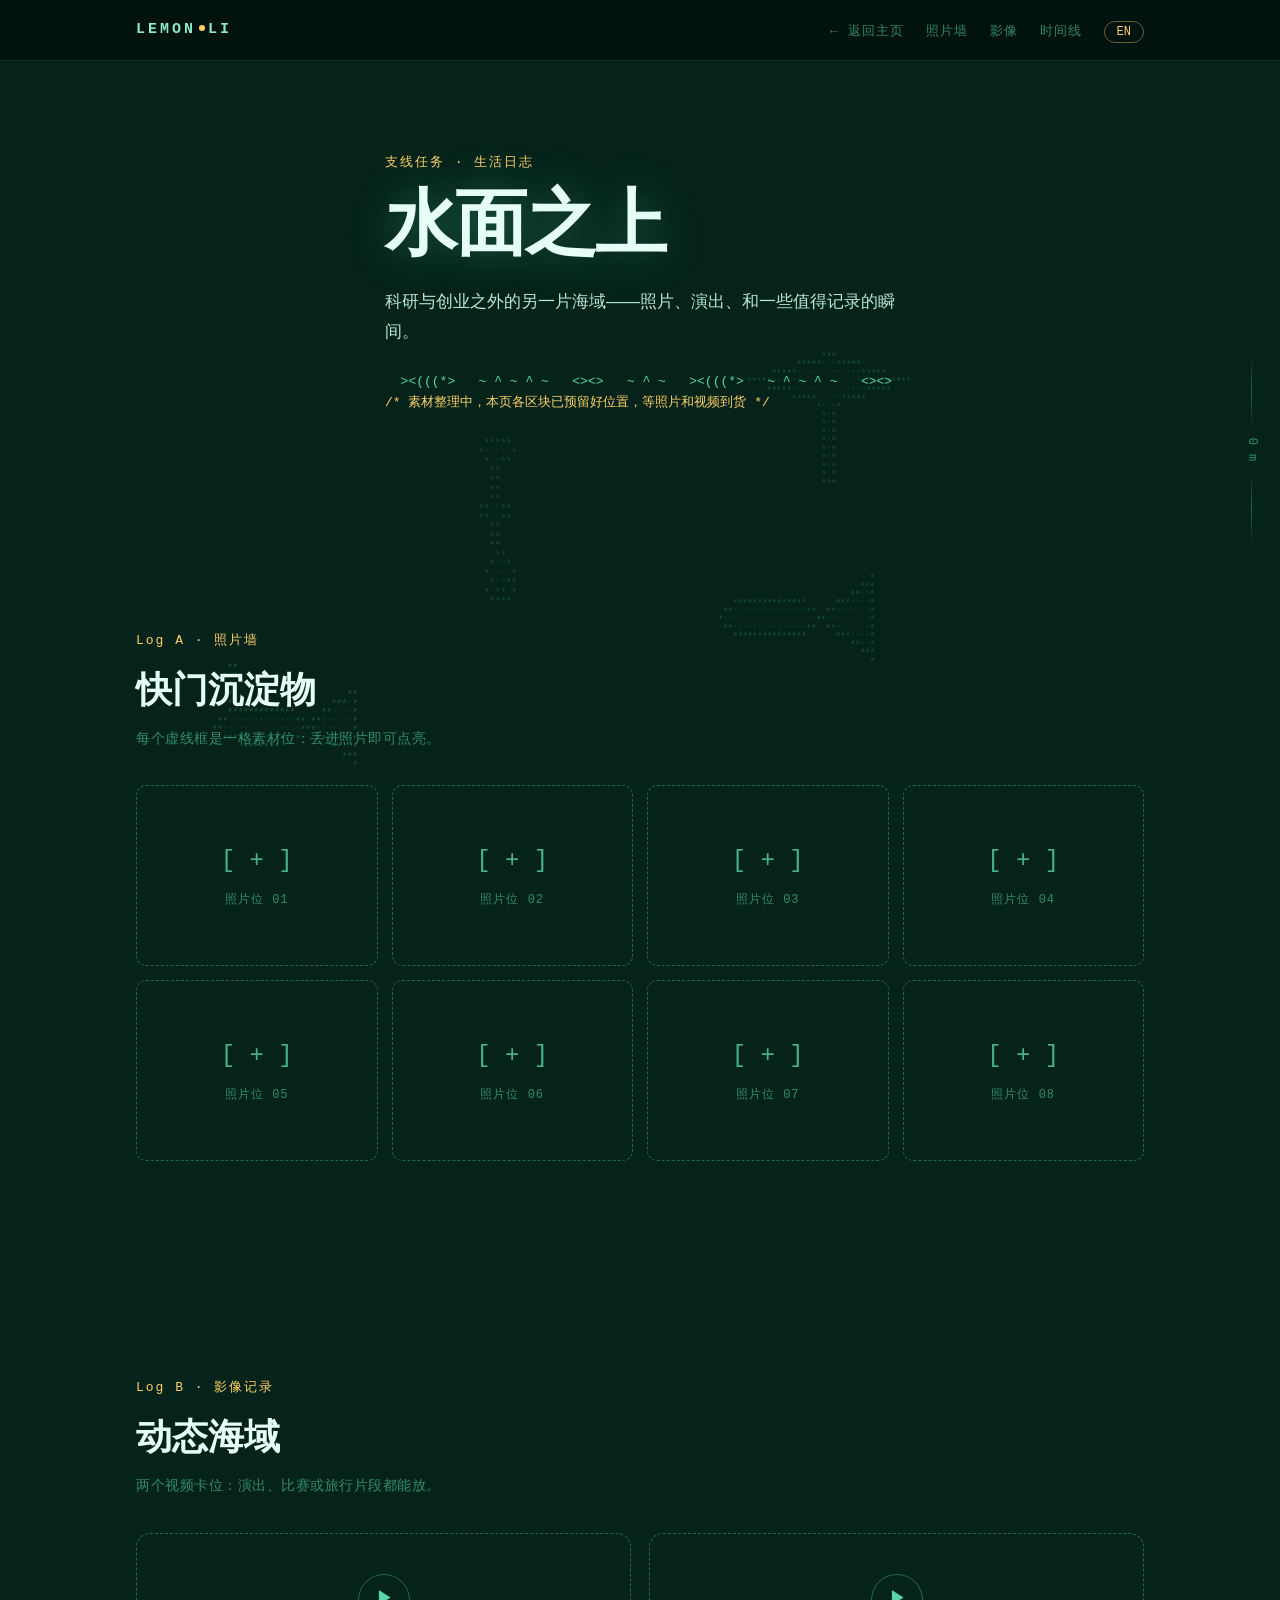
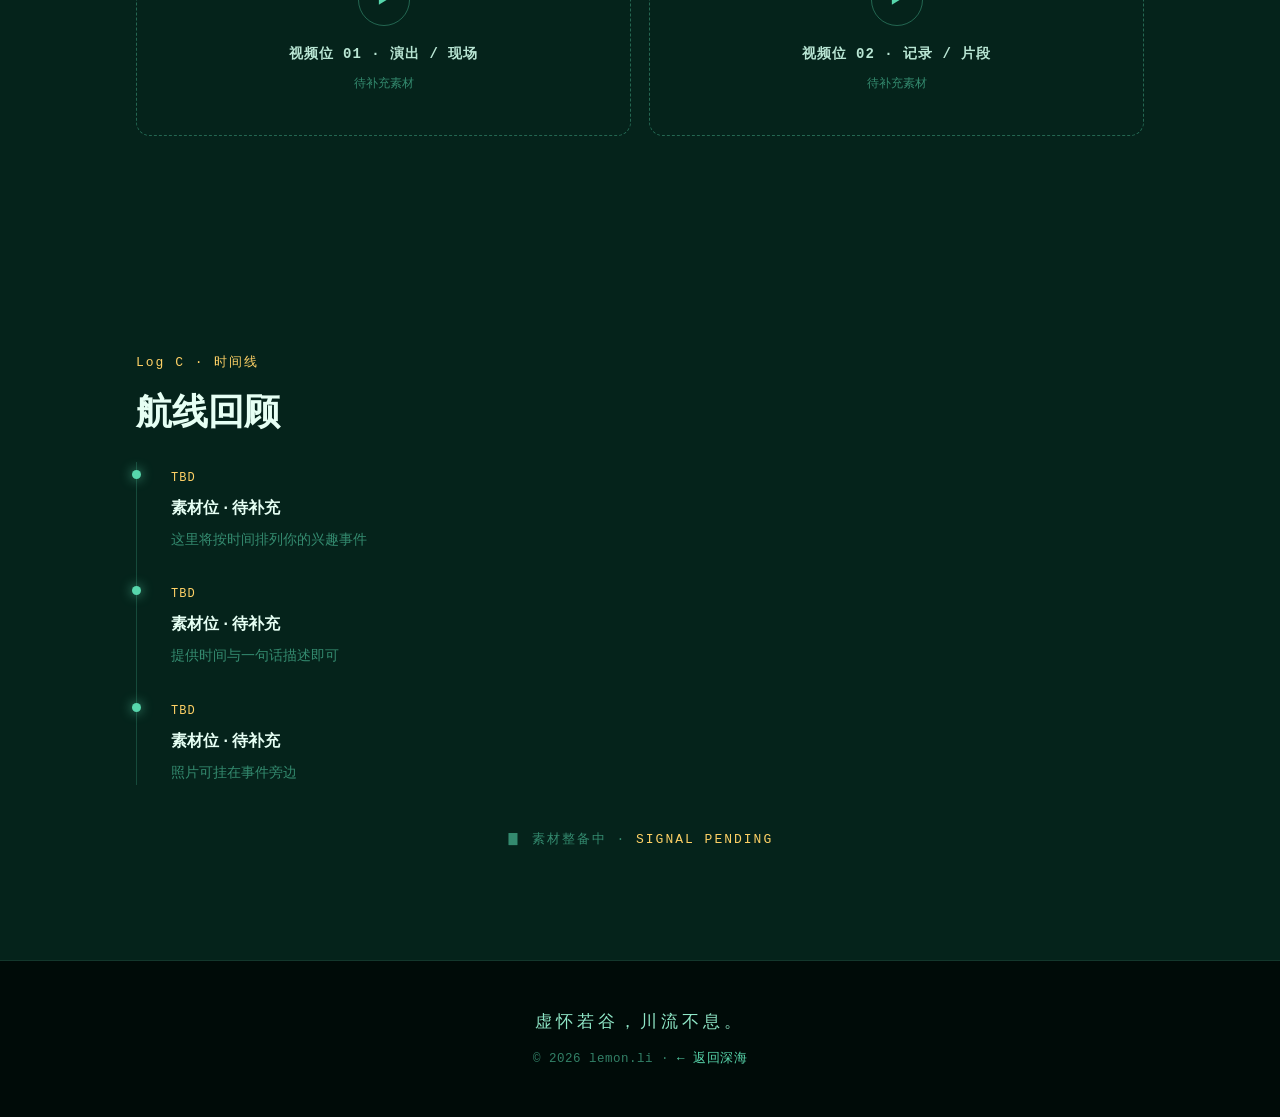
==== life.html @ 5d75e39f "redesign: SIGNAL DEEP ascii-ocean theme with photo portrait and life page" ====
<!DOCTYPE html>
<html lang="zh-CN">
<head>
<meta charset="UTF-8">
<meta name="viewport" content="width=device-width, initial-scale=1.0">
<title>lemon.li · 生活 LOG · SIGNAL DEEP</title>
<meta name="description" content="lemon.li 的兴趣与生活：照片墙、演出记录与时间线 · 素材整理中">
<link rel="icon" href="assets/favicon.svg" type="image/svg+xml">
<link rel="stylesheet" href="css/style.css">
<style>
/* ---- life.html 专属 ---- */
.log-banner { font-family: var(--mono); color: var(--teal); font-size: 13px; line-height: 1.6; white-space: pre; overflow-x: auto; padding: 26px 0 6px; }
.log-banner span { color: var(--amber); }

.photo-wall { display: grid; grid-template-columns: repeat(4, 1fr); gap: 14px; margin-top: 26px; }
.photo-slot {
  aspect-ratio: 4 / 3; border: 1.5px dashed var(--line-strong); border-radius: 10px;
  display: flex; flex-direction: column; align-items: center; justify-content: center; gap: 8px;
  color: var(--muted); transition: border-color .25s, background .25s; cursor: default;
}
.photo-slot:hover { border-color: var(--teal); background: rgba(87, 214, 172, .07); }
.photo-slot .ps-icon { font-size: 24px; font-family: var(--mono); color: var(--teal); opacity: .8; }
.photo-slot .ps-label { font-family: var(--mono); font-size: 12px; letter-spacing: 1px; }
.photo-slot img { width: 100%; height: 100%; object-fit: cover; border-radius: 10px; }

.video-row { display: grid; grid-template-columns: 1fr 1fr; gap: 18px; margin-top: 26px; }
.video-slot {
  border: 1.5px dashed var(--line-strong); border-radius: var(--radius);
  padding: 40px 30px; text-align: center; color: var(--muted);
  transition: border-color .25s, background .25s;
}
.video-slot:hover { border-color: var(--amber); background: rgba(255, 209, 102, .05); }
.video-slot .vs-play {
  width: 52px; height: 52px; border-radius: 50%; margin: 0 auto 16px;
  border: 1px solid var(--line-strong); color: var(--teal);
  display: flex; align-items: center; justify-content: center; font-size: 18px;
  font-family: var(--mono); padding-left: 3px;
}
.video-slot h4 { font-family: var(--mono); font-size: 14px; color: var(--ink); letter-spacing: 1px; }
.video-slot p { font-family: var(--mono); font-size: 12px; margin-top: 8px; }

.life-timeline { margin-top: 26px; border-left: 1px solid var(--line); padding-left: 34px; display: grid; gap: 26px; }
.lt-item { position: relative; }
.lt-item::before {
  content: ""; position: absolute; left: -39px; top: 8px;
  width: 9px; height: 9px; border-radius: 50%;
  background: var(--teal); box-shadow: 0 0 12px rgba(87, 214, 172, .8);
}
.lt-item .lt-year { font-family: var(--mono); font-size: 12px; color: var(--amber); letter-spacing: 1px; }
.lt-item h4 { font-size: 16px; color: var(--foam); margin: 4px 0 6px; }
.lt-item p { font-size: 14px; color: var(--muted); font-family: var(--mono); }

.coming-note {
  margin-top: 44px; text-align: center; font-family: var(--mono); font-size: 13px;
  color: var(--muted); letter-spacing: 2px;
}
.coming-note b { color: var(--amber); font-weight: 500; }

@media (max-width: 900px) {
  .photo-wall { grid-template-columns: repeat(2, 1fr); }
  .video-row { grid-template-columns: 1fr; }
}
</style>
</head>
<body class="sea">

<div class="sea-bg" aria-hidden="true"></div>
<div class="depth-meter" id="depthMeter" aria-hidden="true"><span class="dm-line"></span><span class="dm-val" id="depthVal">0 m</span><span class="dm-line"></span></div>

<nav class="nav" id="nav">
  <div class="nav-inner">
    <a href="index.html" class="nav-logo">LEMON<span class="nav-dot"></span>LI</a>
    <button class="nav-burger" id="navBurger" aria-label="菜单"><span></span><span></span><span></span></button>
    <ul class="nav-links" id="navLinks">
      <li><a href="index.html"><span class="zh">← 返回主页</span><span class="en">← Back</span></a></li>
      <li><a href="#photos"><span class="zh">照片墙</span><span class="en">photos</span></a></li>
      <li><a href="#videos"><span class="zh">影像</span><span class="en">videos</span></a></li>
      <li><a href="#timeline"><span class="zh">时间线</span><span class="en">timeline</span></a></li>
      <li><button class="lang-toggle" id="langToggle" aria-label="Switch language">EN</button></li>
    </ul>
  </div>
</nav>

<header class="hero" id="hero" style="min-height: 58vh;">
  <div class="container">
    <p class="hero-label reveal"><span class="zh">支线任务 · 生活日志</span><span class="en">Side Quest · Life Log</span></p>
    <h1 class="hero-name reveal" style="font-size: clamp(40px, 6vw, 72px);"><span class="zh">水面之上</span><span class="en">Above the Surface</span></h1>
    <p class="hero-tagline reveal"><span class="zh">科研与创业之外的另一片海域——照片、演出、和一些值得记录的瞬间。</span><span class="en">Another sea beyond research and startups — photos, performances, and moments worth logging.</span></p>
    <pre class="log-banner reveal" aria-hidden="true">  &gt;&lt;(((*&gt;   ~ ^ ~ ^ ~   &lt;&gt;&lt;&gt;   ~ ^ ~   &gt;&lt;(((*&gt;   ~ ^ ~ ^ ~   &lt;&gt;&lt;&gt;
<span class="zh">/* 素材整理中，本页各区块已预留好位置，等照片和视频到货 */</span><span class="en">/* material incoming — slots reserved, photos &amp; videos on the way */</span></pre>
  </div>
</header>

<main>

<section class="section" id="photos">
  <div class="container">
    <p class="section-label reveal">Log A · <span class="zh">照片墙</span><span class="en">PHOTO WALL</span></p>
    <h2 class="section-title reveal"><span class="zh">快门沉淀物</span><span class="en">Shutter Sediments</span></h2>
    <p class="section-sub reveal"><span class="zh">每个虚线框是一格素材位：丢进照片即可点亮。</span><span class="en">Each dashed frame is a slot: drop a photo in and it lights up.</span></p>
    <div class="photo-wall">
      <div class="photo-slot reveal"><span class="ps-icon">[ + ]</span><span class="ps-label"><span class="zh">照片位 01</span><span class="en">photo 01</span></span></div>
      <div class="photo-slot reveal"><span class="ps-icon">[ + ]</span><span class="ps-label"><span class="zh">照片位 02</span><span class="en">photo 02</span></span></div>
      <div class="photo-slot reveal"><span class="ps-icon">[ + ]</span><span class="ps-label"><span class="zh">照片位 03</span><span class="en">photo 03</span></span></div>
      <div class="photo-slot reveal"><span class="ps-icon">[ + ]</span><span class="ps-label"><span class="zh">照片位 04</span><span class="en">photo 04</span></span></div>
      <div class="photo-slot reveal"><span class="ps-icon">[ + ]</span><span class="ps-label"><span class="zh">照片位 05</span><span class="en">photo 05</span></span></div>
      <div class="photo-slot reveal"><span class="ps-icon">[ + ]</span><span class="ps-label"><span class="zh">照片位 06</span><span class="en">photo 06</span></span></div>
      <div class="photo-slot reveal"><span class="ps-icon">[ + ]</span><span class="ps-label"><span class="zh">照片位 07</span><span class="en">photo 07</span></span></div>
      <div class="photo-slot reveal"><span class="ps-icon">[ + ]</span><span class="ps-label"><span class="zh">照片位 08</span><span class="en">photo 08</span></span></div>
    </div>
  </div>
</section>

<section class="section" id="videos">
  <div class="container">
    <p class="section-label reveal">Log B · <span class="zh">影像记录</span><span class="en">VIDEO LOG</span></p>
    <h2 class="section-title reveal"><span class="zh">动态海域</span><span class="en">Moving Waters</span></h2>
    <p class="section-sub reveal"><span class="zh">两个视频卡位：演出、比赛或旅行片段都能放。</span><span class="en">Two video slots: performances, contests or trips all fit.</span></p>
    <div class="video-row">
      <div class="video-slot reveal">
        <div class="vs-play">▶</div>
        <h4><span class="zh">视频位 01 · 演出 / 现场</span><span class="en">video 01 · live</span></h4>
        <p><span class="zh">待补充素材</span><span class="en">material pending</span></p>
      </div>
      <div class="video-slot reveal">
        <div class="vs-play">▶</div>
        <h4><span class="zh">视频位 02 · 记录 / 片段</span><span class="en">video 02 · clips</span></h4>
        <p><span class="zh">待补充素材</span><span class="en">material pending</span></p>
      </div>
    </div>
  </div>
</section>

<section class="section" id="timeline">
  <div class="container">
    <p class="section-label reveal">Log C · <span class="zh">时间线</span><span class="en">TIMELINE</span></p>
    <h2 class="section-title reveal"><span class="zh">航线回顾</span><span class="en">Route Review</span></h2>
    <div class="life-timeline">
      <div class="lt-item reveal">
        <span class="lt-year">TBD</span>
        <h4><span class="zh">素材位 · 待补充</span><span class="en">Slot · pending</span></h4>
        <p><span class="zh">这里将按时间排列你的兴趣事件</span><span class="en">interest milestones will line up here</span></p>
      </div>
      <div class="lt-item reveal">
        <span class="lt-year">TBD</span>
        <h4><span class="zh">素材位 · 待补充</span><span class="en">Slot · pending</span></h4>
        <p><span class="zh">提供时间与一句话描述即可</span><span class="en">just a date and one line</span></p>
      </div>
      <div class="lt-item reveal">
        <span class="lt-year">TBD</span>
        <h4><span class="zh">素材位 · 待补充</span><span class="en">Slot · pending</span></h4>
        <p><span class="zh">照片可挂在事件旁边</span><span class="en">photos can attach alongside</span></p>
      </div>
    </div>
    <p class="coming-note reveal"><span class="zh">▊ 素材整备中 · </span><span class="en">▊ material incoming · </span><b>SIGNAL PENDING</b></p>
  </div>
</section>

</main>

<footer class="footer">
  <p class="footer-quote"><span class="zh">虚怀若谷，川流不息。</span><span class="en">Stay humble, keep flowing.</span></p>
  <p class="footer-meta">© 2026 lemon.li · <a href="index.html" style="color: var(--teal);"><span class="zh">← 返回深海</span><span class="en">← back to the deep</span></a></p>
</footer>

<script src="js/creatures.js"></script>
<script src="js/sea.js"></script>
<script src="js/main.js"></script>
</body>
</html>
---- css/style.css ----
/* ============ SIGNAL DEEP · 深海信号 ============ */
:root {
  --bg-top: #05231B;
  --bg-base: #041712;
  --bg-abyss: #020D0A;
  --teal: #57D6AC;
  --mint: #8FE8C8;
  --foam: #E6FFF4;
  --ink: #B9E6D4;
  --muted: rgba(87, 214, 172, .58);
  --line: rgba(87, 214, 172, .22);
  --line-strong: rgba(87, 214, 172, .38);
  --amber: #FFD166;
  --card: rgba(87, 214, 172, .055);
  --radius: 14px;
  --mono: ui-monospace, "SF Mono", SFMono-Regular, Menlo, Consolas, "Courier New", monospace;
}
* { margin: 0; padding: 0; box-sizing: border-box; }
html { scroll-behavior: smooth; }
body {
  font-family: -apple-system, "PingFang SC", "Hiragino Sans GB", "Microsoft YaHei", "Segoe UI", sans-serif;
  background: var(--bg-base);
  color: var(--ink);
  line-height: 1.75;
  -webkit-font-smoothing: antialiased;
  overflow-x: hidden;
}
img { max-width: 100%; }
a { color: inherit; text-decoration: none; }
::selection { background: rgba(87, 214, 172, .35); color: #fff; }
.container { max-width: 1060px; margin: 0 auto; padding: 0 26px; }

/* ---- 双语切换 ---- */
body.en .zh { display: none !important; }
body:not(.en) .en { display: none !important; }

/* ---- 深海画布与深度计 ---- */
.sea-bg { position: fixed; inset: 0; z-index: 0; pointer-events: none; }
.sea-bg canvas { display: block; }
nav, header, main, footer { position: relative; z-index: 1; }

.depth-meter {
  position: fixed; right: 18px; top: 50%; transform: translateY(-50%);
  z-index: 90; display: flex; flex-direction: column; align-items: center; gap: 10px;
  font-family: var(--mono); pointer-events: none;
}
.dm-line { width: 1px; height: 72px; background: linear-gradient(to bottom, transparent, var(--line-strong), transparent); }
.dm-val { font-size: 12px; color: var(--muted); letter-spacing: 1px; writing-mode: vertical-rl; text-orientation: mixed; }
@media (max-width: 900px) { .depth-meter { display: none; } }

/* ---- 导航 ---- */
.nav {
  position: fixed; top: 0; left: 0; right: 0; z-index: 100;
  background: rgba(2, 13, 10, .72);
  backdrop-filter: blur(12px); -webkit-backdrop-filter: blur(12px);
  border-bottom: 1px solid rgba(87, 214, 172, .14);
}
.nav-inner {
  max-width: 1060px; margin: 0 auto; padding: 0 26px;
  height: 60px; display: flex; align-items: center; justify-content: space-between;
}
.nav-logo {
  font-family: var(--mono); font-size: 15px; font-weight: 700; letter-spacing: 3px;
  color: var(--mint);
}
.nav-dot { display: inline-block; width: 6px; height: 6px; border-radius: 50%; background: var(--amber); margin: 0 3px; vertical-align: 2px; }
.nav-links { list-style: none; display: flex; align-items: center; gap: 22px; }
.nav-links a {
  font-family: var(--mono); font-size: 13px; color: var(--muted);
  letter-spacing: 1px; transition: color .2s;
}
.nav-links a:hover { color: var(--mint); }
.nav-links a.active { color: var(--amber); }
.nav-links a.active::after { content: " ·"; }
.lang-toggle {
  font-family: var(--mono); font-size: 12px; color: var(--amber);
  background: transparent; border: 1px solid rgba(255, 209, 102, .4);
  border-radius: 999px; padding: 3px 12px; cursor: pointer; transition: all .2s;
}
.lang-toggle:hover { background: rgba(255, 209, 102, .12); }
.nav-burger { display: none; background: none; border: none; cursor: pointer; width: 26px; height: 20px; position: relative; }
.nav-burger span { position: absolute; left: 0; right: 0; height: 2px; background: var(--mint); transition: all .25s; }
.nav-burger span:nth-child(1) { top: 0; }
.nav-burger span:nth-child(2) { top: 9px; }
.nav-burger span:nth-child(3) { top: 18px; }
.nav-burger.open span:nth-child(1) { top: 9px; transform: rotate(45deg); }
.nav-burger.open span:nth-child(2) { opacity: 0; }
.nav-burger.open span:nth-child(3) { top: 9px; transform: rotate(-45deg); }

/* ---- Hero ---- */
.hero {
  min-height: 100vh;
  display: flex; flex-direction: column; justify-content: center;
  padding: 110px 0 60px; position: relative;
}
.hero-grid { display: flex; align-items: center; gap: 56px; }
.hero-text { flex: 1.2; }
.hero-label {
  font-family: var(--mono); font-size: 13px; color: var(--amber);
  letter-spacing: 2px; margin-bottom: 18px;
}
.hero-name {
  font-family: var(--mono);
  font-size: clamp(56px, 9vw, 104px);
  font-weight: 700; line-height: 1; color: var(--foam);
  letter-spacing: -2px;
  text-shadow: 0 0 40px rgba(87, 214, 172, .35);
}
.hero-tagline { margin-top: 22px; font-size: 17px; color: var(--ink); max-width: 30em; }
.hero-note { margin-top: 10px; font-family: var(--mono); font-size: 13px; color: var(--muted); letter-spacing: .5px; }
.hero-cta { margin-top: 34px; display: flex; gap: 16px; flex-wrap: wrap; }
.btn {
  display: inline-block; font-family: var(--mono); font-size: 14px;
  padding: 11px 26px; border-radius: 999px; letter-spacing: 1px;
  transition: all .25s; cursor: pointer;
}
.btn-solid { background: var(--teal); color: #03251B; font-weight: 600; }
.btn-solid:hover { background: var(--mint); box-shadow: 0 6px 26px rgba(87, 214, 172, .4); transform: translateY(-2px); }
.btn-ghost { border: 1px solid var(--line-strong); color: var(--mint); }
.btn-ghost:hover { background: rgba(87, 214, 172, .1); }

.hero-portrait { flex: 0 0 auto; text-align: center; }
.portrait-img {
  display: block; width: 288px; height: auto; aspect-ratio: 660 / 890;
  object-fit: cover; border-radius: 12px;
  border: 1px solid var(--line-strong);
  box-shadow: 0 0 0 6px rgba(87, 214, 172, .06), 0 26px 64px rgba(0, 0, 0, .55);
}
.portrait-caption { margin-top: 14px; font-family: var(--mono); font-size: 12px; color: var(--muted); letter-spacing: 1px; }

.hero-scroll {
  position: absolute; bottom: 26px; left: 50%; transform: translateX(-50%);
  font-family: var(--mono); font-size: 12px; color: var(--muted);
  text-align: center; letter-spacing: 1px;
}
.hero-scroll i {
  display: block; width: 1px; height: 42px; margin: 10px auto 0;
  background: linear-gradient(to bottom, var(--teal), transparent);
  animation: drip 2.2s ease-in-out infinite;
}
@keyframes drip {
  0% { transform: scaleY(0); transform-origin: top; }
  55% { transform: scaleY(1); transform-origin: top; }
  100% { transform: scaleY(1); transform-origin: top; opacity: 0; }
}

/* ---- 版块通用 ---- */
.section { padding: 108px 0; }
.section-label {
  font-family: var(--mono); font-size: 13px; color: var(--amber);
  letter-spacing: 2px; margin-bottom: 14px;
}
.section-title {
  font-size: clamp(26px, 3.4vw, 36px); font-weight: 700; color: var(--foam);
  line-height: 1.3; margin-bottom: 14px;
}
.section-sub { font-family: var(--mono); font-size: 13.5px; color: var(--muted); margin-bottom: 34px; letter-spacing: .5px; }

/* ---- 关于 ---- */
.about-grid { display: grid; grid-template-columns: 1.5fr 1fr; gap: 26px; margin-top: 26px; }
.about-text p { font-size: 16.5px; color: var(--ink); }
.about-card {
  background: var(--card); border: 1px solid var(--line); border-radius: var(--radius);
  padding: 26px 24px;
}
.about-card h4 { font-family: var(--mono); font-size: 15px; color: var(--amber); margin-bottom: 10px; letter-spacing: 1px; }
.about-card p { font-size: 14px; color: var(--ink); }
.about-tags { display: flex; flex-wrap: wrap; gap: 8px; margin-top: 18px; }
.about-tags span {
  font-family: var(--mono); font-size: 12px; color: var(--mint);
  border: 1px solid var(--line); border-radius: 999px; padding: 4px 12px;
}

/* ---- 研究 ---- */
.route-grid { display: grid; grid-template-columns: 1fr 1fr; gap: 24px; margin-top: 30px; }
.route-card {
  background: var(--card); border: 1px solid var(--line); border-radius: var(--radius);
  padding: 30px 28px; transition: border-color .25s, transform .25s;
}
.route-card:hover { border-color: var(--line-strong); transform: translateY(-4px); }
.route-head { display: flex; align-items: center; gap: 14px; margin-bottom: 16px; }
.route-glyph {
  font-size: 22px; color: var(--amber); width: 46px; height: 46px;
  border: 1px solid var(--line-strong); border-radius: 10px;
  display: flex; align-items: center; justify-content: center; flex-shrink: 0;
}
.route-head h3 { font-size: 19px; color: var(--foam); font-weight: 700; }
.route-card p { font-size: 14.5px; color: var(--ink); }
.route-tags { display: flex; flex-wrap: wrap; gap: 8px; margin-top: 20px; }
.route-tags span {
  font-family: var(--mono); font-size: 12px; color: var(--muted);
  border: 1px solid var(--line); border-radius: 999px; padding: 3px 11px;
}

/* ---- 实习 ---- */
.log-list { margin-top: 30px; border-left: 1px solid var(--line); padding-left: 34px; display: grid; gap: 30px; }
.log-item { position: relative; }
.log-item::before {
  content: ""; position: absolute; left: -39px; top: 8px;
  width: 9px; height: 9px; border-radius: 50%;
  background: var(--teal); box-shadow: 0 0 12px rgba(87, 214, 172, .8);
}
.log-head { display: flex; align-items: baseline; gap: 14px; flex-wrap: wrap; margin-bottom: 10px; }
.log-head h3 { font-size: 18px; color: var(--foam); font-weight: 700; }
.log-role { font-size: 13.5px; color: var(--teal); }
.log-time { font-family: var(--mono); font-size: 12.5px; color: var(--muted); margin-left: auto; }
.log-item p { font-size: 15px; color: var(--ink); max-width: 46em; }

/* ---- 创业 ---- */
.venture-card {
  background: var(--card); border: 1px solid var(--line); border-radius: var(--radius);
  padding: 34px 32px; margin-top: 30px;
  transition: border-color .25s;
}
.venture-card:hover { border-color: var(--line-strong); }
.venture-head { display: flex; align-items: center; gap: 16px; flex-wrap: wrap; margin-bottom: 16px; }
.venture-glyph {
  font-size: 24px; color: var(--amber); width: 52px; height: 52px;
  border: 1px solid var(--line-strong); border-radius: 12px;
  display: flex; align-items: center; justify-content: center; flex-shrink: 0;
}
.venture-head h3 { font-size: 22px; color: var(--foam); font-weight: 700; }
.venture-badge {
  font-family: var(--mono); font-size: 12.5px; color: var(--amber);
  border: 1px solid rgba(255, 209, 102, .4); border-radius: 999px; padding: 4px 14px;
}
.venture-card p { font-size: 15.5px; color: var(--ink); max-width: 52em; }
.venture-tags { display: flex; flex-wrap: wrap; gap: 8px; margin-top: 22px; }
.venture-tags span {
  font-family: var(--mono); font-size: 12px; color: var(--muted);
  border: 1px solid var(--line); border-radius: 999px; padding: 3px 11px;
}

/* ---- 荣誉 ---- */
.filter-bar { display: flex; gap: 10px; margin: 30px 0 26px; flex-wrap: wrap; }
.filter-btn {
  font-family: var(--mono); font-size: 13px;
  border: 1px solid var(--line-strong); background: transparent; color: var(--muted);
  border-radius: 999px; padding: 7px 20px; cursor: pointer; transition: all .2s;
}
.filter-btn:hover { color: var(--mint); }
.filter-btn.active { background: var(--teal); border-color: var(--teal); color: #03251B; font-weight: 600; }
.awards-grid { display: grid; grid-template-columns: repeat(3, 1fr); gap: 14px; }
.award {
  background: var(--card); border: 1px solid var(--line);
  border-left: 4px solid var(--teal); border-radius: 10px;
  padding: 16px 18px; transition: transform .2s, border-color .2s;
}
.award:hover { transform: translateY(-3px); border-color: var(--line-strong); }
.award-national { border-left-color: var(--amber); }
.award-provincial { border-left-color: var(--teal); }
.award-university { border-left-color: var(--muted); }
.award h4 { font-size: 14px; font-weight: 700; color: var(--foam); line-height: 1.45; }
.award p { font-size: 12.5px; color: var(--muted); margin-top: 4px; font-family: var(--mono); }
.award.hidden { display: none; }

/* ---- 联系 ---- */
.contact-grid { display: grid; grid-template-columns: repeat(3, 1fr); gap: 18px; margin-top: 36px; }
.contact-card {
  display: block; background: var(--card); border: 1px solid var(--line);
  border-radius: var(--radius); padding: 24px 22px; transition: all .25s;
}
.contact-card:hover { background: rgba(87, 214, 172, .1); transform: translateY(-3px); border-color: var(--line-strong); }
.contact-card h4 { font-family: var(--mono); font-size: 14px; color: var(--muted); margin-bottom: 8px; letter-spacing: 1px; }
.contact-card p { font-size: 14px; color: var(--foam); word-break: break-all; }

/* ---- 页脚 ---- */
.footer {
  background: rgba(1, 8, 6, .88); border-top: 1px solid var(--line);
  text-align: center; padding: 46px 24px;
}
.footer-quote { font-size: 17px; color: var(--mint); letter-spacing: 4px; margin-bottom: 12px; }
.footer-meta { font-family: var(--mono); font-size: 12.5px; color: var(--muted); letter-spacing: .5px; }

/* ---- 入场动画 ---- */
.reveal { opacity: 0; transform: translateY(26px); transition: opacity .8s ease, transform .8s ease; }
.reveal.visible { opacity: 1; transform: none; }
@media (prefers-reduced-motion: reduce) {
  .reveal { opacity: 1; transform: none; transition: none; }
  .hero-scroll i { animation: none; }
  html { scroll-behavior: auto; }
}

/* ---- 响应式 ---- */
@media (max-width: 900px) {
  .hero-grid { flex-direction: column-reverse; text-align: center; gap: 38px; }
  .hero-cta { justify-content: center; }
  .about-grid, .route-grid, .contact-grid { grid-template-columns: 1fr; }
  .awards-grid { grid-template-columns: repeat(2, 1fr); }
  .section { padding: 84px 0; }
  .log-time { margin-left: 0; }
}
@media (max-width: 640px) {
  .nav-burger { display: block; }
  .nav-links {
    position: fixed; top: 0; right: -280px; width: 260px; height: 100vh;
    background: #02120D; flex-direction: column; justify-content: center;
    gap: 26px; transition: right .3s; margin: 0; box-shadow: -8px 0 30px rgba(0, 0, 0, .5);
  }
  .nav-links.open { right: 0; }
  .awards-grid { grid-template-columns: 1fr; }
  .portrait-img { width: 210px; }
  .hero { padding-top: 96px; }
}
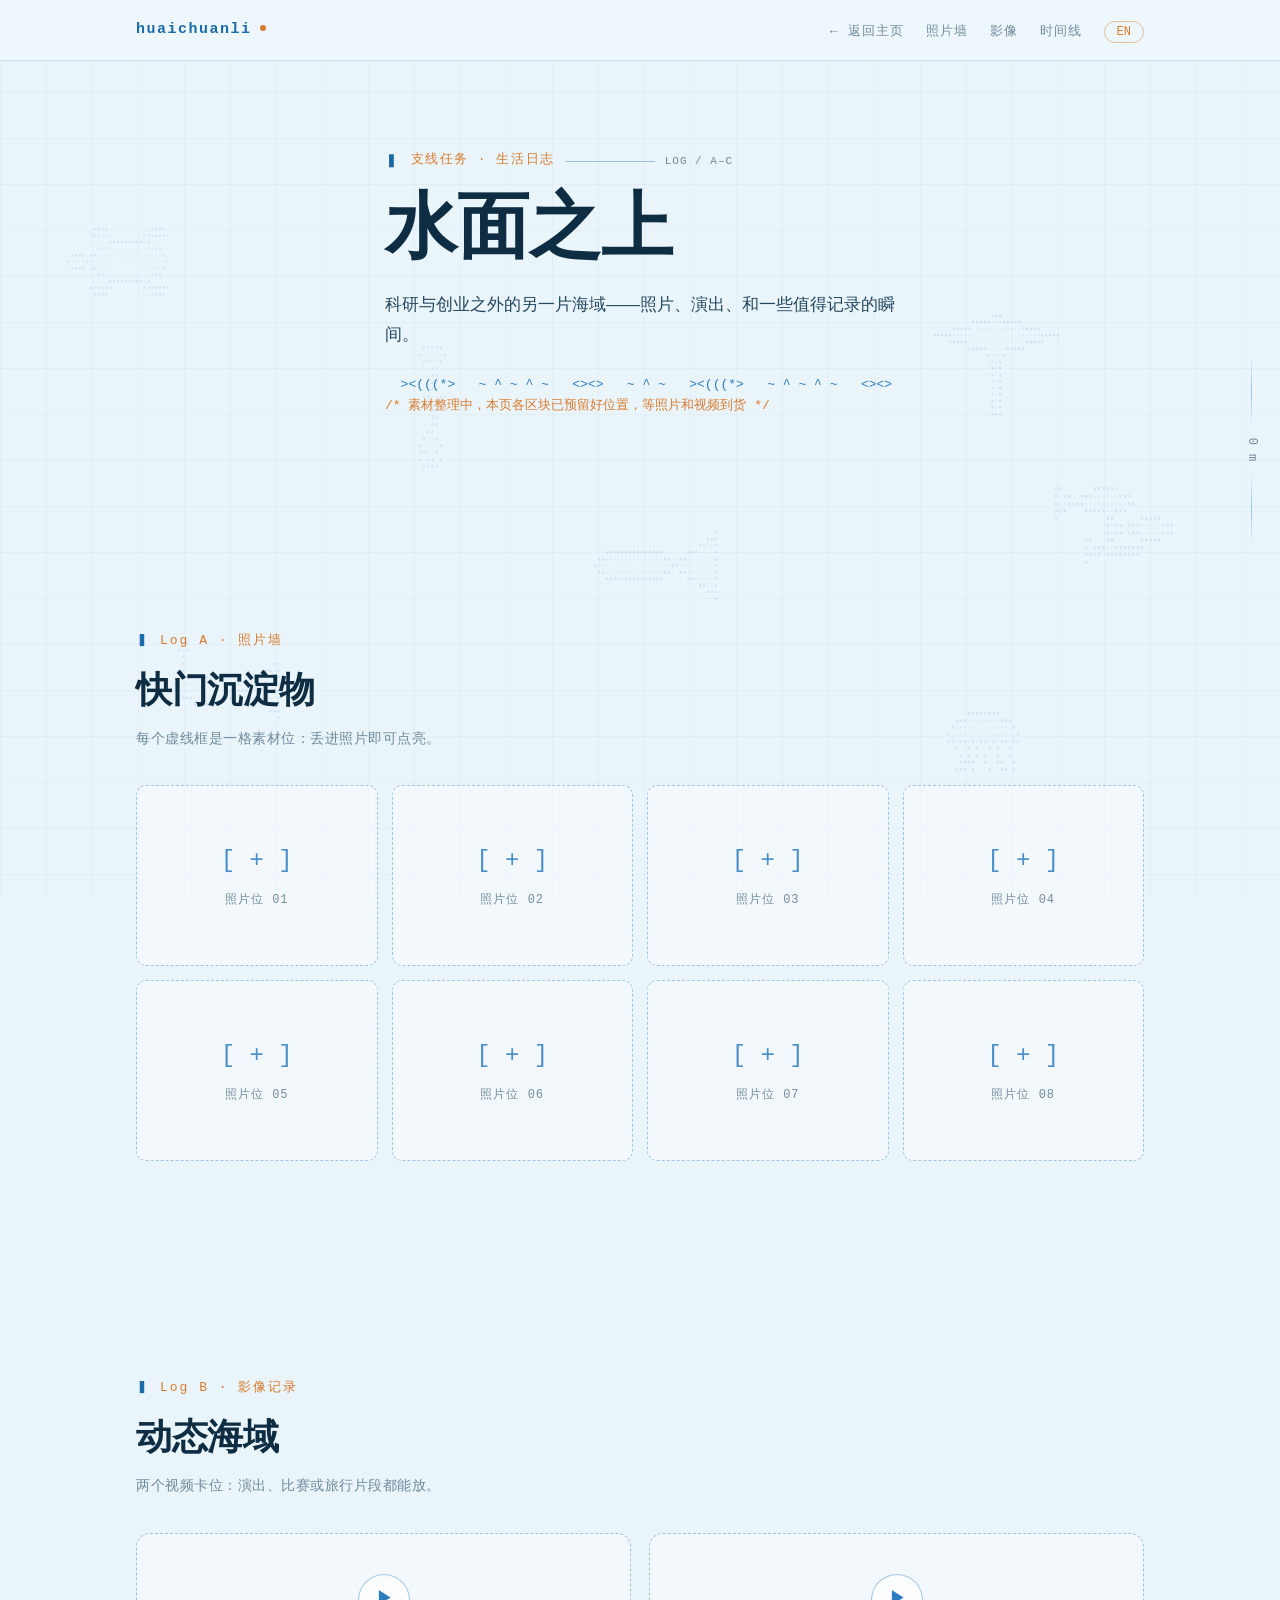
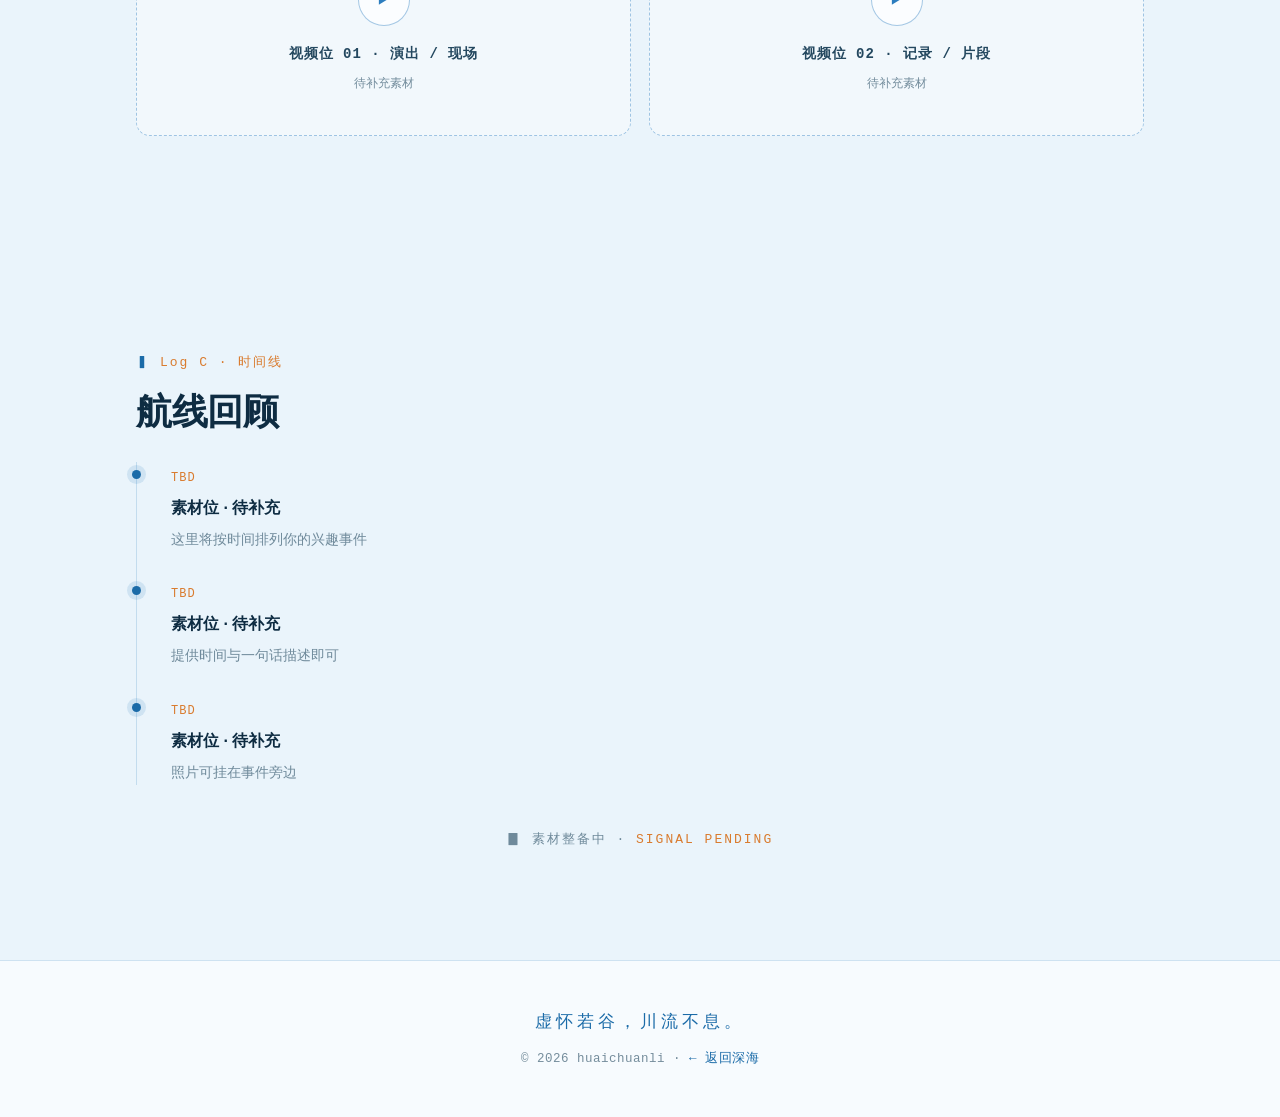
==== commit d2777f64: "light-blue redesign: identity huaichuanli, drop scholarship entries" ====
--- a/life.html
+++ b/life.html
@@ -3,9 +3,10 @@
 <head>
 <meta charset="UTF-8">
 <meta name="viewport" content="width=device-width, initial-scale=1.0">
-<title>lemon.li · 生活 LOG · SIGNAL DEEP</title>
-<meta name="description" content="lemon.li 的兴趣与生活：照片墙、演出记录与时间线 · 素材整理中">
+<title>huaichuanli · 生活 LOG · SIGNAL DEEP</title>
+<meta name="description" content="huaichuanli 的兴趣与生活：照片墙、影像记录与时间线 · 素材整理中">
 <link rel="icon" href="assets/favicon.svg" type="image/svg+xml">
+<meta name="theme-color" content="#EAF4FB">
 <link rel="stylesheet" href="css/style.css">
 <style>
 /* ---- life.html 专属 ---- */
@@ -16,10 +17,11 @@
 .photo-slot {
   aspect-ratio: 4 / 3; border: 1.5px dashed var(--line-strong); border-radius: 10px;
   display: flex; flex-direction: column; align-items: center; justify-content: center; gap: 8px;
-  color: var(--muted); transition: border-color .25s, background .25s; cursor: default;
+  color: var(--muted); background: rgba(255, 255, 255, .38);
+  transition: border-color .25s, background .25s, box-shadow .25s; cursor: default;
 }
-.photo-slot:hover { border-color: var(--teal); background: rgba(87, 214, 172, .07); }
-.photo-slot .ps-icon { font-size: 24px; font-family: var(--mono); color: var(--teal); opacity: .8; }
+.photo-slot:hover { border-color: var(--teal); background: rgba(44, 125, 191, .08); box-shadow: 0 10px 24px rgba(27, 107, 168, .10); }
+.photo-slot .ps-icon { font-size: 24px; font-family: var(--mono); color: var(--teal); opacity: .85; }
 .photo-slot .ps-label { font-family: var(--mono); font-size: 12px; letter-spacing: 1px; }
 .photo-slot img { width: 100%; height: 100%; object-fit: cover; border-radius: 10px; }
 
@@ -27,14 +29,14 @@
 .video-slot {
   border: 1.5px dashed var(--line-strong); border-radius: var(--radius);
   padding: 40px 30px; text-align: center; color: var(--muted);
-  transition: border-color .25s, background .25s;
+  background: rgba(255, 255, 255, .38); transition: border-color .25s, background .25s;
 }
-.video-slot:hover { border-color: var(--amber); background: rgba(255, 209, 102, .05); }
+.video-slot:hover { border-color: var(--amber); background: rgba(217, 123, 46, .06); }
 .video-slot .vs-play {
   width: 52px; height: 52px; border-radius: 50%; margin: 0 auto 16px;
   border: 1px solid var(--line-strong); color: var(--teal);
   display: flex; align-items: center; justify-content: center; font-size: 18px;
-  font-family: var(--mono); padding-left: 3px;
+  font-family: var(--mono); padding-left: 3px; background: rgba(255, 255, 255, .7);
 }
 .video-slot h4 { font-family: var(--mono); font-size: 14px; color: var(--ink); letter-spacing: 1px; }
 .video-slot p { font-family: var(--mono); font-size: 12px; margin-top: 8px; }
@@ -44,7 +46,7 @@
 .lt-item::before {
   content: ""; position: absolute; left: -39px; top: 8px;
   width: 9px; height: 9px; border-radius: 50%;
-  background: var(--teal); box-shadow: 0 0 12px rgba(87, 214, 172, .8);
+  background: var(--blue); box-shadow: 0 0 0 5px rgba(44, 125, 191, .14);
 }
 .lt-item .lt-year { font-family: var(--mono); font-size: 12px; color: var(--amber); letter-spacing: 1px; }
 .lt-item h4 { font-size: 16px; color: var(--foam); margin: 4px 0 6px; }
@@ -69,7 +71,7 @@
 
 <nav class="nav" id="nav">
   <div class="nav-inner">
-    <a href="index.html" class="nav-logo">LEMON<span class="nav-dot"></span>LI</a>
+    <a href="index.html" class="nav-logo">huaichuanli<span class="nav-dot"></span></a>
     <button class="nav-burger" id="navBurger" aria-label="菜单"><span></span><span></span><span></span></button>
     <ul class="nav-links" id="navLinks">
       <li><a href="index.html"><span class="zh">← 返回主页</span><span class="en">← Back</span></a></li>
@@ -83,8 +85,8 @@
 
 <header class="hero" id="hero" style="min-height: 58vh;">
   <div class="container">
-    <p class="hero-label reveal"><span class="zh">支线任务 · 生活日志</span><span class="en">Side Quest · Life Log</span></p>
-    <h1 class="hero-name reveal" style="font-size: clamp(40px, 6vw, 72px);"><span class="zh">水面之上</span><span class="en">Above the Surface</span></h1>
+    <p class="hero-label reveal"><span class="hl-mark">▍</span><span class="zh">支线任务 · 生活日志</span><span class="en">Side Quest · Life Log</span><span class="hl-rule"></span><span class="hl-id">LOG / A–C</span></p>
+    <h1 class="hero-name reveal" style="font-size: clamp(40px, 6vw, 72px); display: block; letter-spacing: normal;"><span class="zh">水面之上</span><span class="en">Above the Surface</span></h1>
     <p class="hero-tagline reveal"><span class="zh">科研与创业之外的另一片海域——照片、演出、和一些值得记录的瞬间。</span><span class="en">Another sea beyond research and startups — photos, performances, and moments worth logging.</span></p>
     <pre class="log-banner reveal" aria-hidden="true">  &gt;&lt;(((*&gt;   ~ ^ ~ ^ ~   &lt;&gt;&lt;&gt;   ~ ^ ~   &gt;&lt;(((*&gt;   ~ ^ ~ ^ ~   &lt;&gt;&lt;&gt;
 <span class="zh">/* 素材整理中，本页各区块已预留好位置，等照片和视频到货 */</span><span class="en">/* material incoming — slots reserved, photos &amp; videos on the way */</span></pre>
@@ -160,7 +162,7 @@
 
 <footer class="footer">
   <p class="footer-quote"><span class="zh">虚怀若谷，川流不息。</span><span class="en">Stay humble, keep flowing.</span></p>
-  <p class="footer-meta">© 2026 lemon.li · <a href="index.html" style="color: var(--teal);"><span class="zh">← 返回深海</span><span class="en">← back to the deep</span></a></p>
+  <p class="footer-meta">© 2026 huaichuanli · <a href="index.html" style="color: var(--blue);"><span class="zh">← 返回深海</span><span class="en">← back to the deep</span></a></p>
 </footer>
 
 <script src="js/creatures.js"></script>
--- a/css/style.css
+++ b/css/style.css
@@ -1,17 +1,18 @@
-/* ============ SIGNAL DEEP · 深海信号 ============ */
+/* ============ SIGNAL DEEP · 浅蓝观测站 ============ */
 :root {
-  --bg-top: #05231B;
-  --bg-base: #041712;
-  --bg-abyss: #020D0A;
-  --teal: #57D6AC;
-  --mint: #8FE8C8;
-  --foam: #E6FFF4;
-  --ink: #B9E6D4;
-  --muted: rgba(87, 214, 172, .58);
-  --line: rgba(87, 214, 172, .22);
-  --line-strong: rgba(87, 214, 172, .38);
-  --amber: #FFD166;
-  --card: rgba(87, 214, 172, .055);
+  --bg-top: #EAF4FB;
+  --bg-base: #E4F1FA;
+  --bg-abyss: #CFE5F5;
+  --teal: #2C7DBF;          /* 主蓝 */
+  --blue: #1B6BA8;          /* 深蓝 */
+  --mint: #3E8FC7;          /* 次蓝 */
+  --foam: #0E2C42;          /* 标题墨蓝 */
+  --ink: #24485F;           /* 正文 */
+  --muted: rgba(36, 72, 95, .62);
+  --line: rgba(44, 125, 191, .20);
+  --line-strong: rgba(44, 125, 191, .42);
+  --amber: #D97B2E;         /* 暖橙点缀 */
+  --card: rgba(255, 255, 255, .58);
   --radius: 14px;
   --mono: ui-monospace, "SF Mono", SFMono-Regular, Menlo, Consolas, "Courier New", monospace;
 }
@@ -25,9 +26,17 @@
   -webkit-font-smoothing: antialiased;
   overflow-x: hidden;
 }
+/* 工程图纸细网格，随滚动由 JS 改变底色，网格保持 */
+body.sea {
+  background-image:
+    linear-gradient(rgba(44, 125, 191, .045) 1px, transparent 1px),
+    linear-gradient(90deg, rgba(44, 125, 191, .045) 1px, transparent 1px);
+  background-size: 46px 46px;
+  background-attachment: fixed;
+}
 img { max-width: 100%; }
 a { color: inherit; text-decoration: none; }
-::selection { background: rgba(87, 214, 172, .35); color: #fff; }
+::selection { background: rgba(44, 125, 191, .22); color: var(--foam); }
 .container { max-width: 1060px; margin: 0 auto; padding: 0 26px; }
 
 /* ---- 双语切换 ---- */
@@ -51,35 +60,40 @@
 /* ---- 导航 ---- */
 .nav {
   position: fixed; top: 0; left: 0; right: 0; z-index: 100;
-  background: rgba(2, 13, 10, .72);
-  backdrop-filter: blur(12px); -webkit-backdrop-filter: blur(12px);
-  border-bottom: 1px solid rgba(87, 214, 172, .14);
+  background: rgba(240, 248, 253, .82);
+  backdrop-filter: blur(14px) saturate(1.2); -webkit-backdrop-filter: blur(14px) saturate(1.2);
+  border-bottom: 1px solid var(--line);
 }
 .nav-inner {
   max-width: 1060px; margin: 0 auto; padding: 0 26px;
   height: 60px; display: flex; align-items: center; justify-content: space-between;
 }
 .nav-logo {
-  font-family: var(--mono); font-size: 15px; font-weight: 700; letter-spacing: 3px;
-  color: var(--mint);
-}
-.nav-dot { display: inline-block; width: 6px; height: 6px; border-radius: 50%; background: var(--amber); margin: 0 3px; vertical-align: 2px; }
+  font-family: var(--mono); font-size: 15px; font-weight: 700; letter-spacing: 1.5px;
+  color: var(--blue);
+}
+.nav-dot {
+  display: inline-block; width: 6px; height: 6px; border-radius: 50%;
+  background: var(--amber); margin-left: 8px; vertical-align: 2px;
+  animation: pulse 2.4s ease-in-out infinite;
+}
+@keyframes pulse { 50% { opacity: .3; transform: scale(.75); } }
 .nav-links { list-style: none; display: flex; align-items: center; gap: 22px; }
 .nav-links a {
   font-family: var(--mono); font-size: 13px; color: var(--muted);
   letter-spacing: 1px; transition: color .2s;
 }
-.nav-links a:hover { color: var(--mint); }
+.nav-links a:hover { color: var(--blue); }
 .nav-links a.active { color: var(--amber); }
 .nav-links a.active::after { content: " ·"; }
 .lang-toggle {
   font-family: var(--mono); font-size: 12px; color: var(--amber);
-  background: transparent; border: 1px solid rgba(255, 209, 102, .4);
+  background: transparent; border: 1px solid rgba(217, 123, 46, .45);
   border-radius: 999px; padding: 3px 12px; cursor: pointer; transition: all .2s;
 }
-.lang-toggle:hover { background: rgba(255, 209, 102, .12); }
+.lang-toggle:hover { background: rgba(217, 123, 46, .10); }
 .nav-burger { display: none; background: none; border: none; cursor: pointer; width: 26px; height: 20px; position: relative; }
-.nav-burger span { position: absolute; left: 0; right: 0; height: 2px; background: var(--mint); transition: all .25s; }
+.nav-burger span { position: absolute; left: 0; right: 0; height: 2px; background: var(--blue); transition: all .25s; }
 .nav-burger span:nth-child(1) { top: 0; }
 .nav-burger span:nth-child(2) { top: 9px; }
 .nav-burger span:nth-child(3) { top: 18px; }
@@ -94,39 +108,72 @@
   padding: 110px 0 60px; position: relative;
 }
 .hero-grid { display: flex; align-items: center; gap: 56px; }
-.hero-text { flex: 1.2; }
+.hero-text { flex: 1.2; min-width: 0; }
 .hero-label {
-  font-family: var(--mono); font-size: 13px; color: var(--amber);
-  letter-spacing: 2px; margin-bottom: 18px;
-}
+  display: flex; align-items: center; gap: 10px;
+  font-family: var(--mono); font-size: 12.5px; color: var(--amber);
+  letter-spacing: 1.6px; margin-bottom: 20px;
+}
+.hl-mark { color: var(--blue); font-size: 14px; }
+.hl-rule { flex: 0 1 90px; height: 1px; background: var(--line-strong); }
+.hl-id { font-size: 11px; color: var(--muted); letter-spacing: 1px; }
+
 .hero-name {
+  display: flex; align-items: baseline; flex-wrap: nowrap;
   font-family: var(--mono);
-  font-size: clamp(56px, 9vw, 104px);
-  font-weight: 700; line-height: 1; color: var(--foam);
-  letter-spacing: -2px;
-  text-shadow: 0 0 40px rgba(87, 214, 172, .35);
-}
-.hero-tagline { margin-top: 22px; font-size: 17px; color: var(--ink); max-width: 30em; }
-.hero-note { margin-top: 10px; font-family: var(--mono); font-size: 13px; color: var(--muted); letter-spacing: .5px; }
-.hero-cta { margin-top: 34px; display: flex; gap: 16px; flex-wrap: wrap; }
+  font-size: clamp(30px, 5.6vw, 74px);
+  font-weight: 700; line-height: 1.06; color: var(--foam);
+  letter-spacing: -.055em;
+  white-space: nowrap;
+}
+.hn-ch {
+  display: inline-block;
+  animation: chIn .62s cubic-bezier(.2, .75, .3, 1) backwards;
+  animation-delay: calc(.14s + var(--i) * .052s);
+}
+.hn-accent { color: var(--teal); }
+.hn-cursor {
+  color: var(--amber); font-size: .62em; margin-left: .14em;
+  animation: blink 1.15s steps(2, start) infinite;
+}
+@keyframes chIn {
+  from { opacity: 0; transform: translateY(22px) rotate(5deg); }
+  to { opacity: 1; transform: none; }
+}
+@keyframes blink { 50% { opacity: 0; } }
+
+.hero-slug {
+  margin-top: 16px; font-family: var(--mono); font-size: 12.5px;
+  letter-spacing: 1.4px; color: var(--muted);
+}
+.slug-sym { color: var(--amber); }
+.slug-x { color: var(--teal); padding: 0 4px; }
+.hero-tagline { margin-top: 20px; font-size: 17px; color: var(--ink); max-width: 30em; }
+.hero-note { margin-top: 8px; font-family: var(--mono); font-size: 13px; color: var(--muted); letter-spacing: .5px; }
+.hero-cta { margin-top: 32px; display: flex; gap: 16px; flex-wrap: wrap; }
 .btn {
   display: inline-block; font-family: var(--mono); font-size: 14px;
   padding: 11px 26px; border-radius: 999px; letter-spacing: 1px;
   transition: all .25s; cursor: pointer;
 }
-.btn-solid { background: var(--teal); color: #03251B; font-weight: 600; }
-.btn-solid:hover { background: var(--mint); box-shadow: 0 6px 26px rgba(87, 214, 172, .4); transform: translateY(-2px); }
-.btn-ghost { border: 1px solid var(--line-strong); color: var(--mint); }
-.btn-ghost:hover { background: rgba(87, 214, 172, .1); }
-
-.hero-portrait { flex: 0 0 auto; text-align: center; }
+.btn-solid { background: var(--blue); color: #fff; font-weight: 600; box-shadow: 0 8px 22px rgba(27, 107, 168, .22); }
+.btn-solid:hover { background: var(--teal); box-shadow: 0 12px 28px rgba(27, 107, 168, .3); transform: translateY(-2px); }
+.btn-ghost { border: 1px solid var(--line-strong); color: var(--blue); background: rgba(255, 255, 255, .4); }
+.btn-ghost:hover { background: rgba(44, 125, 191, .10); }
+
+.hero-portrait { flex: 0 0 auto; text-align: center; position: relative; }
+.hero-portrait::before {
+  content: ""; position: absolute; left: -14px; top: -14px; right: 16px; bottom: 40px;
+  border: 1px solid var(--line-strong); border-radius: 14px; z-index: 0;
+}
 .portrait-img {
+  position: relative; z-index: 1;
   display: block; width: 288px; height: auto; aspect-ratio: 660 / 890;
   object-fit: cover; border-radius: 12px;
-  border: 1px solid var(--line-strong);
-  box-shadow: 0 0 0 6px rgba(87, 214, 172, .06), 0 26px 64px rgba(0, 0, 0, .55);
-}
-.portrait-caption { margin-top: 14px; font-family: var(--mono); font-size: 12px; color: var(--muted); letter-spacing: 1px; }
+  border: 6px solid rgba(255, 255, 255, .92);
+  box-shadow: 0 18px 46px rgba(27, 107, 168, .20);
+}
+.portrait-caption { position: relative; z-index: 1; margin-top: 16px; font-family: var(--mono); font-size: 12px; color: var(--muted); letter-spacing: 1px; }
 
 .hero-scroll {
   position: absolute; bottom: 26px; left: 50%; transform: translateX(-50%);
@@ -150,9 +197,10 @@
   font-family: var(--mono); font-size: 13px; color: var(--amber);
   letter-spacing: 2px; margin-bottom: 14px;
 }
+.section-label::before { content: "▍"; color: var(--blue); margin-right: 9px; }
 .section-title {
   font-size: clamp(26px, 3.4vw, 36px); font-weight: 700; color: var(--foam);
-  line-height: 1.3; margin-bottom: 14px;
+  line-height: 1.3; margin-bottom: 14px; letter-spacing: -.01em;
 }
 .section-sub { font-family: var(--mono); font-size: 13.5px; color: var(--muted); margin-bottom: 34px; letter-spacing: .5px; }
 
@@ -161,35 +209,44 @@
 .about-text p { font-size: 16.5px; color: var(--ink); }
 .about-card {
   background: var(--card); border: 1px solid var(--line); border-radius: var(--radius);
-  padding: 26px 24px;
+  padding: 26px 24px; box-shadow: 0 6px 22px rgba(27, 107, 168, .06);
 }
 .about-card h4 { font-family: var(--mono); font-size: 15px; color: var(--amber); margin-bottom: 10px; letter-spacing: 1px; }
 .about-card p { font-size: 14px; color: var(--ink); }
 .about-tags { display: flex; flex-wrap: wrap; gap: 8px; margin-top: 18px; }
 .about-tags span {
-  font-family: var(--mono); font-size: 12px; color: var(--mint);
+  font-family: var(--mono); font-size: 12px; color: var(--blue);
   border: 1px solid var(--line); border-radius: 999px; padding: 4px 12px;
+  background: rgba(255, 255, 255, .5);
 }
 
 /* ---- 研究 ---- */
-.route-grid { display: grid; grid-template-columns: 1fr 1fr; gap: 24px; margin-top: 30px; }
+.route-grid { display: grid; grid-template-columns: 1fr 1fr; gap: 24px; margin-top: 30px; counter-reset: route; }
 .route-card {
+  position: relative; counter-increment: route;
   background: var(--card); border: 1px solid var(--line); border-radius: var(--radius);
-  padding: 30px 28px; transition: border-color .25s, transform .25s;
-}
-.route-card:hover { border-color: var(--line-strong); transform: translateY(-4px); }
+  padding: 30px 28px; transition: border-color .25s, transform .25s, box-shadow .25s;
+  box-shadow: 0 6px 22px rgba(27, 107, 168, .06);
+}
+.route-card::after {
+  content: "0" counter(route); position: absolute; top: 22px; right: 24px;
+  font-family: var(--mono); font-size: 12px; color: var(--line-strong); letter-spacing: 1px;
+}
+.route-card:hover { border-color: var(--line-strong); transform: translateY(-4px); box-shadow: 0 16px 34px rgba(27, 107, 168, .13); }
 .route-head { display: flex; align-items: center; gap: 14px; margin-bottom: 16px; }
 .route-glyph {
   font-size: 22px; color: var(--amber); width: 46px; height: 46px;
+  background: rgba(44, 125, 191, .08);
   border: 1px solid var(--line-strong); border-radius: 10px;
   display: flex; align-items: center; justify-content: center; flex-shrink: 0;
 }
-.route-head h3 { font-size: 19px; color: var(--foam); font-weight: 700; }
+.route-head h3 { font-size: 19px; color: var(--foam); font-weight: 700; padding-right: 30px; }
 .route-card p { font-size: 14.5px; color: var(--ink); }
 .route-tags { display: flex; flex-wrap: wrap; gap: 8px; margin-top: 20px; }
 .route-tags span {
   font-family: var(--mono); font-size: 12px; color: var(--muted);
   border: 1px solid var(--line); border-radius: 999px; padding: 3px 11px;
+  background: rgba(255, 255, 255, .5);
 }
 
 /* ---- 实习 ---- */
@@ -198,55 +255,57 @@
 .log-item::before {
   content: ""; position: absolute; left: -39px; top: 8px;
   width: 9px; height: 9px; border-radius: 50%;
-  background: var(--teal); box-shadow: 0 0 12px rgba(87, 214, 172, .8);
+  background: var(--blue); box-shadow: 0 0 0 5px rgba(44, 125, 191, .14);
 }
 .log-head { display: flex; align-items: baseline; gap: 14px; flex-wrap: wrap; margin-bottom: 10px; }
 .log-head h3 { font-size: 18px; color: var(--foam); font-weight: 700; }
-.log-role { font-size: 13.5px; color: var(--teal); }
+.log-role { font-size: 13.5px; color: var(--blue); }
 .log-time { font-family: var(--mono); font-size: 12.5px; color: var(--muted); margin-left: auto; }
 .log-item p { font-size: 15px; color: var(--ink); max-width: 46em; }
 
 /* ---- 创业 ---- */
 .venture-card {
   background: var(--card); border: 1px solid var(--line); border-radius: var(--radius);
-  padding: 34px 32px; margin-top: 30px;
-  transition: border-color .25s;
-}
-.venture-card:hover { border-color: var(--line-strong); }
+  padding: 34px 32px; margin-top: 30px; transition: border-color .25s, box-shadow .25s;
+  box-shadow: 0 6px 22px rgba(27, 107, 168, .06);
+}
+.venture-card:hover { border-color: var(--line-strong); box-shadow: 0 16px 34px rgba(27, 107, 168, .12); }
 .venture-head { display: flex; align-items: center; gap: 16px; flex-wrap: wrap; margin-bottom: 16px; }
 .venture-glyph {
   font-size: 24px; color: var(--amber); width: 52px; height: 52px;
+  background: rgba(44, 125, 191, .08);
   border: 1px solid var(--line-strong); border-radius: 12px;
   display: flex; align-items: center; justify-content: center; flex-shrink: 0;
 }
 .venture-head h3 { font-size: 22px; color: var(--foam); font-weight: 700; }
 .venture-badge {
   font-family: var(--mono); font-size: 12.5px; color: var(--amber);
-  border: 1px solid rgba(255, 209, 102, .4); border-radius: 999px; padding: 4px 14px;
+  border: 1px solid rgba(217, 123, 46, .45); border-radius: 999px; padding: 4px 14px;
 }
 .venture-card p { font-size: 15.5px; color: var(--ink); max-width: 52em; }
 .venture-tags { display: flex; flex-wrap: wrap; gap: 8px; margin-top: 22px; }
 .venture-tags span {
   font-family: var(--mono); font-size: 12px; color: var(--muted);
   border: 1px solid var(--line); border-radius: 999px; padding: 3px 11px;
+  background: rgba(255, 255, 255, .5);
 }
 
 /* ---- 荣誉 ---- */
 .filter-bar { display: flex; gap: 10px; margin: 30px 0 26px; flex-wrap: wrap; }
 .filter-btn {
   font-family: var(--mono); font-size: 13px;
-  border: 1px solid var(--line-strong); background: transparent; color: var(--muted);
+  border: 1px solid var(--line-strong); background: rgba(255, 255, 255, .5); color: var(--muted);
   border-radius: 999px; padding: 7px 20px; cursor: pointer; transition: all .2s;
 }
-.filter-btn:hover { color: var(--mint); }
-.filter-btn.active { background: var(--teal); border-color: var(--teal); color: #03251B; font-weight: 600; }
+.filter-btn:hover { color: var(--blue); background: rgba(255, 255, 255, .85); }
+.filter-btn.active { background: var(--blue); border-color: var(--blue); color: #fff; font-weight: 600; }
 .awards-grid { display: grid; grid-template-columns: repeat(3, 1fr); gap: 14px; }
 .award {
   background: var(--card); border: 1px solid var(--line);
   border-left: 4px solid var(--teal); border-radius: 10px;
-  padding: 16px 18px; transition: transform .2s, border-color .2s;
-}
-.award:hover { transform: translateY(-3px); border-color: var(--line-strong); }
+  padding: 16px 18px; transition: transform .2s, border-color .2s, box-shadow .2s;
+}
+.award:hover { transform: translateY(-3px); border-color: var(--line-strong); box-shadow: 0 12px 26px rgba(27, 107, 168, .12); }
 .award-national { border-left-color: var(--amber); }
 .award-provincial { border-left-color: var(--teal); }
 .award-university { border-left-color: var(--muted); }
@@ -260,16 +319,16 @@
   display: block; background: var(--card); border: 1px solid var(--line);
   border-radius: var(--radius); padding: 24px 22px; transition: all .25s;
 }
-.contact-card:hover { background: rgba(87, 214, 172, .1); transform: translateY(-3px); border-color: var(--line-strong); }
+.contact-card:hover { background: rgba(255, 255, 255, .88); transform: translateY(-3px); border-color: var(--line-strong); box-shadow: 0 12px 26px rgba(27, 107, 168, .12); }
 .contact-card h4 { font-family: var(--mono); font-size: 14px; color: var(--muted); margin-bottom: 8px; letter-spacing: 1px; }
 .contact-card p { font-size: 14px; color: var(--foam); word-break: break-all; }
 
 /* ---- 页脚 ---- */
 .footer {
-  background: rgba(1, 8, 6, .88); border-top: 1px solid var(--line);
+  background: rgba(255, 255, 255, .62); border-top: 1px solid var(--line);
   text-align: center; padding: 46px 24px;
 }
-.footer-quote { font-size: 17px; color: var(--mint); letter-spacing: 4px; margin-bottom: 12px; }
+.footer-quote { font-size: 17px; color: var(--blue); letter-spacing: 4px; margin-bottom: 12px; }
 .footer-meta { font-family: var(--mono); font-size: 12.5px; color: var(--muted); letter-spacing: .5px; }
 
 /* ---- 入场动画 ---- */
@@ -277,28 +336,34 @@
 .reveal.visible { opacity: 1; transform: none; }
 @media (prefers-reduced-motion: reduce) {
   .reveal { opacity: 1; transform: none; transition: none; }
-  .hero-scroll i { animation: none; }
+  .hero-scroll i, .nav-dot, .hn-cursor { animation: none; }
+  .hn-ch { animation: none; opacity: 1; transform: none; }
   html { scroll-behavior: auto; }
 }
 
 /* ---- 响应式 ---- */
 @media (max-width: 900px) {
   .hero-grid { flex-direction: column-reverse; text-align: center; gap: 38px; }
-  .hero-cta { justify-content: center; }
+  .hero-label, .hero-cta { justify-content: center; }
+  .hero-name { justify-content: center; }
+  .hero-tagline { margin-left: auto; margin-right: auto; }
   .about-grid, .route-grid, .contact-grid { grid-template-columns: 1fr; }
   .awards-grid { grid-template-columns: repeat(2, 1fr); }
   .section { padding: 84px 0; }
   .log-time { margin-left: 0; }
+  .log-head { justify-content: center; }
 }
 @media (max-width: 640px) {
   .nav-burger { display: block; }
   .nav-links {
     position: fixed; top: 0; right: -280px; width: 260px; height: 100vh;
-    background: #02120D; flex-direction: column; justify-content: center;
-    gap: 26px; transition: right .3s; margin: 0; box-shadow: -8px 0 30px rgba(0, 0, 0, .5);
+    background: #F2F9FE; flex-direction: column; justify-content: center;
+    gap: 26px; transition: right .3s; margin: 0; box-shadow: -8px 0 30px rgba(27, 107, 168, .16);
   }
   .nav-links.open { right: 0; }
   .awards-grid { grid-template-columns: 1fr; }
   .portrait-img { width: 210px; }
   .hero { padding-top: 96px; }
-}
+  .hero-name { font-size: clamp(28px, 7.4vw, 40px); }
+  .hl-rule, .hl-id { display: none; }
+}
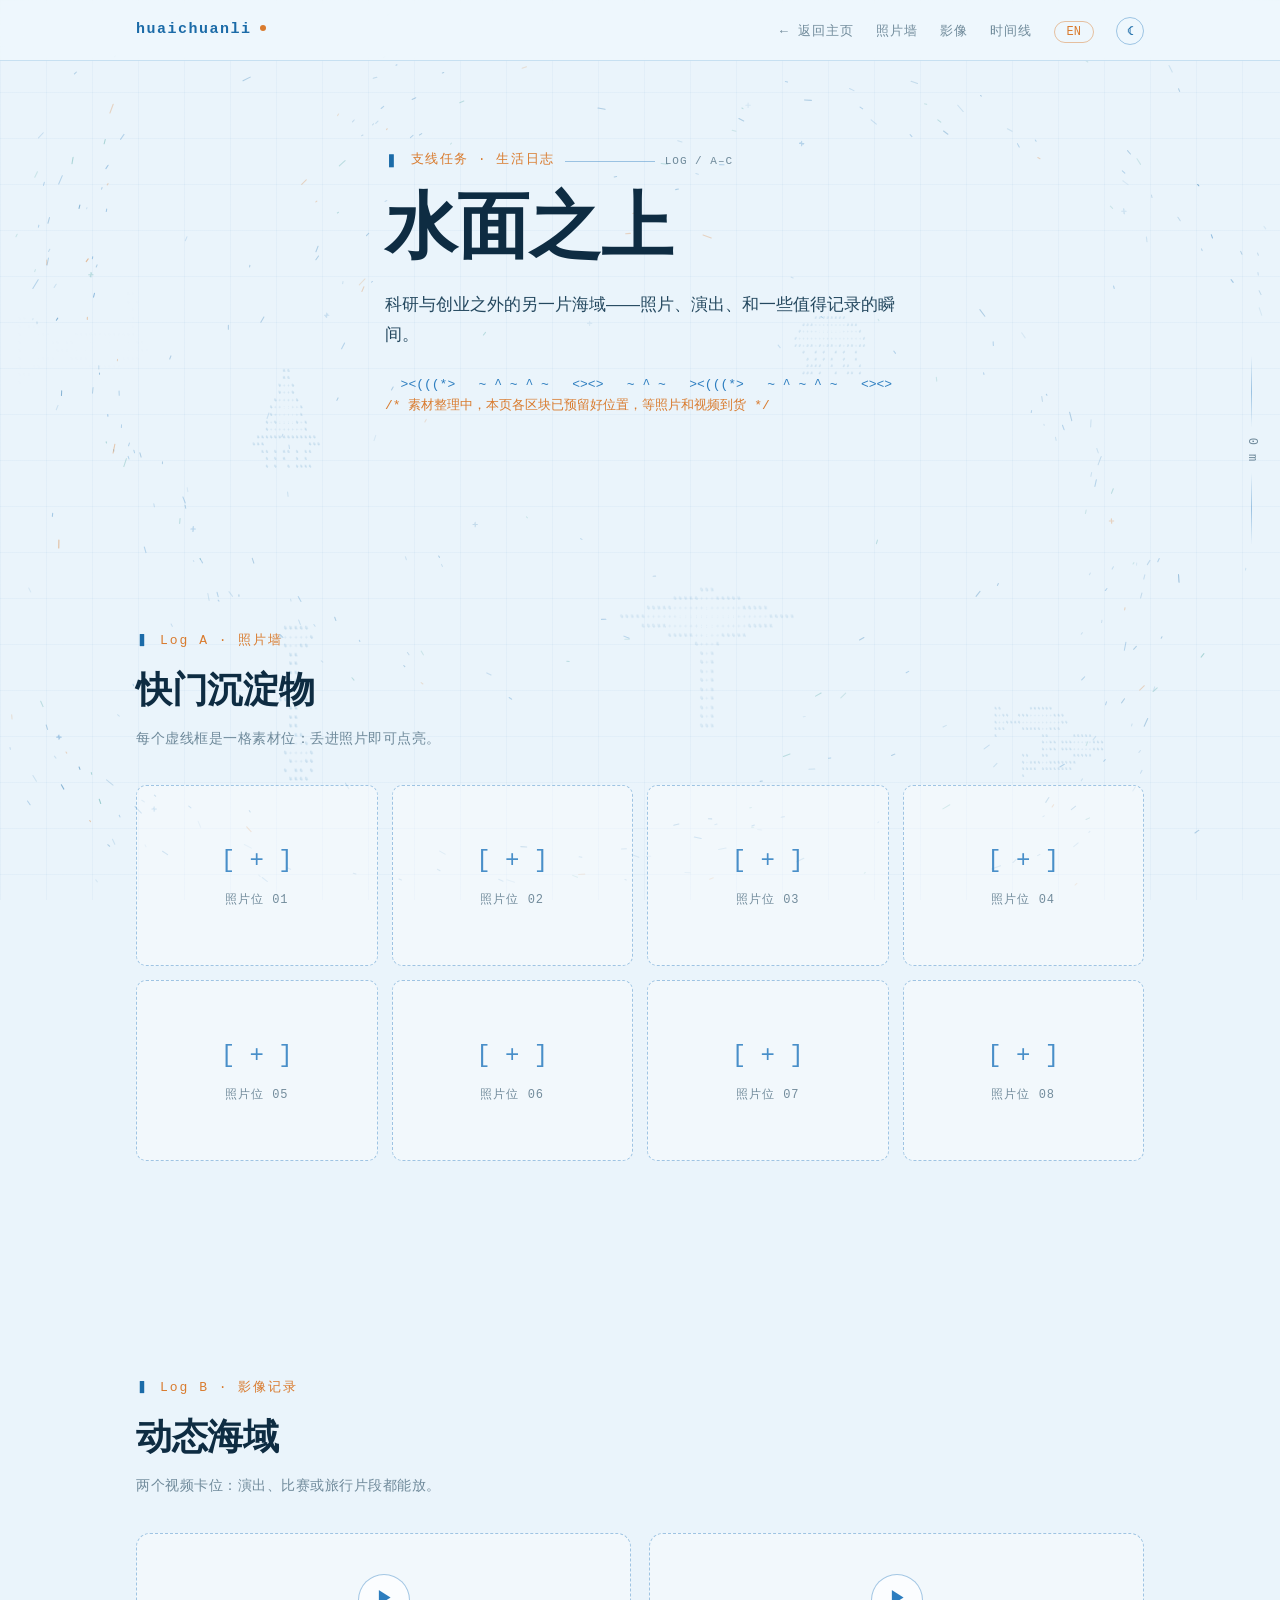
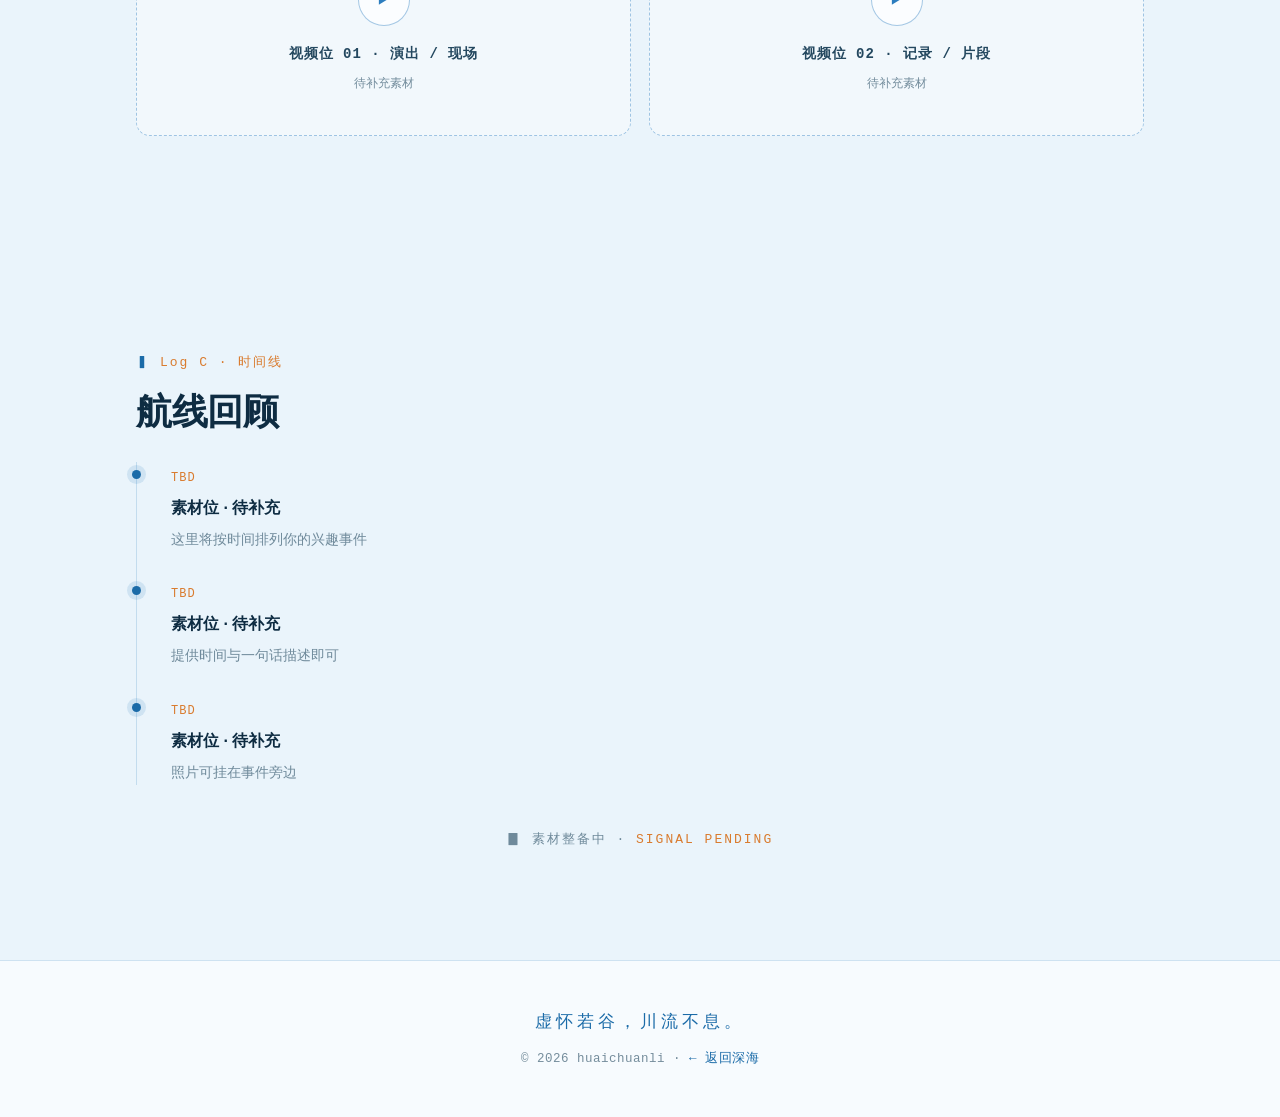
==== commit 62fb75df: "add abyssal constellation: rotating spiral starfield with deep-space mode" ====
--- a/life.html
+++ b/life.html
@@ -62,9 +62,14 @@
   .photo-wall { grid-template-columns: repeat(2, 1fr); }
   .video-row { grid-template-columns: 1fr; }
 }
+body.abyss .photo-slot, body.abyss .video-slot { background: rgba(255, 255, 255, .04); }
+body.abyss .photo-slot:hover { background: rgba(140, 203, 238, .10); }
+body.abyss .video-slot:hover { background: rgba(232, 164, 92, .10); }
+body.abyss .video-slot .vs-play { background: rgba(255, 255, 255, .08); }
 </style>
 </head>
 <body class="sea">
+<script>try{if(localStorage.getItem("lemon-sky")==="abyss")document.body.classList.add("abyss");}catch(e){}</script>
 
 <div class="sea-bg" aria-hidden="true"></div>
 <div class="depth-meter" id="depthMeter" aria-hidden="true"><span class="dm-line"></span><span class="dm-val" id="depthVal">0 m</span><span class="dm-line"></span></div>
@@ -79,6 +84,7 @@
       <li><a href="#videos"><span class="zh">影像</span><span class="en">videos</span></a></li>
       <li><a href="#timeline"><span class="zh">时间线</span><span class="en">timeline</span></a></li>
       <li><button class="lang-toggle" id="langToggle" aria-label="Switch language">EN</button></li>
+      <li><button class="sky-toggle" id="skyToggle" aria-label="切换星图模式">☾</button></li>
     </ul>
   </div>
 </nav>
@@ -166,6 +172,7 @@
 </footer>
 
 <script src="js/creatures.js"></script>
+<script src="js/cosmos.js"></script>
 <script src="js/sea.js"></script>
 <script src="js/main.js"></script>
 </body>
--- a/css/style.css
+++ b/css/style.css
@@ -39,13 +39,47 @@
 ::selection { background: rgba(44, 125, 191, .22); color: var(--foam); }
 .container { max-width: 1060px; margin: 0 auto; padding: 0 26px; }
 
+/* ---- 深空模式：夜蓝底 + 亮色星轨（默认仍为浅海浅蓝） ---- */
+body.abyss {
+  --bg-top: #0A1A2A; --bg-base: #081624; --bg-abyss: #040F1C;
+  --teal: #63B6E8; --blue: #8CCBEE; --mint: #5FA8D8;
+  --foam: #E4F1FA; --ink: #B8D6EA; --muted: rgba(184, 214, 234, .64);
+  --line: rgba(120, 190, 235, .20); --line-strong: rgba(120, 190, 235, .44);
+  --card: rgba(18, 42, 64, .56);
+  --amber: #E8A45C;
+  color: var(--ink);
+}
+body.abyss.sea {
+  background-image:
+    linear-gradient(rgba(140, 203, 238, .055) 1px, transparent 1px),
+    linear-gradient(90deg, rgba(140, 203, 238, .055) 1px, transparent 1px);
+}
+body.abyss .nav { background: rgba(8, 22, 36, .82); }
+body.abyss .footer { background: rgba(8, 22, 36, .66); }
+body.abyss .btn-solid, body.abyss .filter-btn.active { color: #071523; }
+body.abyss .btn-ghost,
+body.abyss .about-tags span, body.abyss .route-tags span, body.abyss .venture-tags span,
+body.abyss .filter-btn { background: rgba(255, 255, 255, .05); }
+body.abyss .filter-btn:hover, body.abyss .btn-ghost:hover { background: rgba(140, 203, 238, .12); }
+body.abyss .contact-card:hover { background: rgba(255, 255, 255, .09); }
+body.abyss .lang-toggle, body.abyss .venture-badge { border-color: rgba(232, 164, 92, .5); }
+body.abyss .lang-toggle:hover { background: rgba(232, 164, 92, .12); }
+body.abyss .portrait-img { border-color: rgba(226, 241, 251, .86); box-shadow: 0 18px 46px rgba(0, 0, 0, .45); }
+body.abyss .about-card, body.abyss .route-card, body.abyss .venture-card,
+body.abyss .award, body.abyss .contact-card { box-shadow: 0 8px 26px rgba(0, 0, 0, .24); }
+@media (max-width: 640px) {
+  body.abyss .nav-links { background: #0B1E30; }
+}
+
 /* ---- 双语切换 ---- */
 body.en .zh { display: none !important; }
 body:not(.en) .en { display: none !important; }
 
-/* ---- 深海画布与深度计 ---- */
-.sea-bg { position: fixed; inset: 0; z-index: 0; pointer-events: none; }
-.sea-bg canvas { display: block; }
+/* ---- 星图 + 深海画布（两层叠放：星图在下，生物在上） ---- */
+.sea-bg { position: fixed; inset: 0; z-index: 0; pointer-events: none; overflow: hidden; }
+.sea-bg canvas { position: absolute; inset: 0; display: block; }
+.cosmos-canvas { z-index: 0; }
+.sea-bg > canvas:not(.cosmos-canvas) { z-index: 1; }
 nav, header, main, footer { position: relative; z-index: 1; }
 
 .depth-meter {
@@ -92,6 +126,15 @@
   border-radius: 999px; padding: 3px 12px; cursor: pointer; transition: all .2s;
 }
 .lang-toggle:hover { background: rgba(217, 123, 46, .10); }
+.sky-toggle {
+  font-family: var(--mono); font-size: 14px; line-height: 1;
+  color: var(--blue); background: transparent;
+  border: 1px solid var(--line-strong); border-radius: 999px;
+  width: 28px; height: 28px; padding: 0; cursor: pointer;
+  display: inline-flex; align-items: center; justify-content: center;
+  transition: background .25s, transform .35s;
+}
+.sky-toggle:hover { background: rgba(44, 125, 191, .12); transform: rotate(28deg); }
 .nav-burger { display: none; background: none; border: none; cursor: pointer; width: 26px; height: 20px; position: relative; }
 .nav-burger span { position: absolute; left: 0; right: 0; height: 2px; background: var(--blue); transition: all .25s; }
 .nav-burger span:nth-child(1) { top: 0; }
@@ -190,6 +233,13 @@
   55% { transform: scaleY(1); transform-origin: top; }
   100% { transform: scaleY(1); transform-origin: top; opacity: 0; }
 }
+.star-legend {
+  position: absolute; right: 30px; bottom: 30px;
+  font-family: var(--mono); font-size: 11.5px; color: var(--muted);
+  letter-spacing: 1.4px; opacity: .82;
+}
+.star-legend b { color: var(--teal); font-weight: 500; }
+@media (max-width: 900px) { .star-legend { display: none; } }
 
 /* ---- 版块通用 ---- */
 .section { padding: 108px 0; }
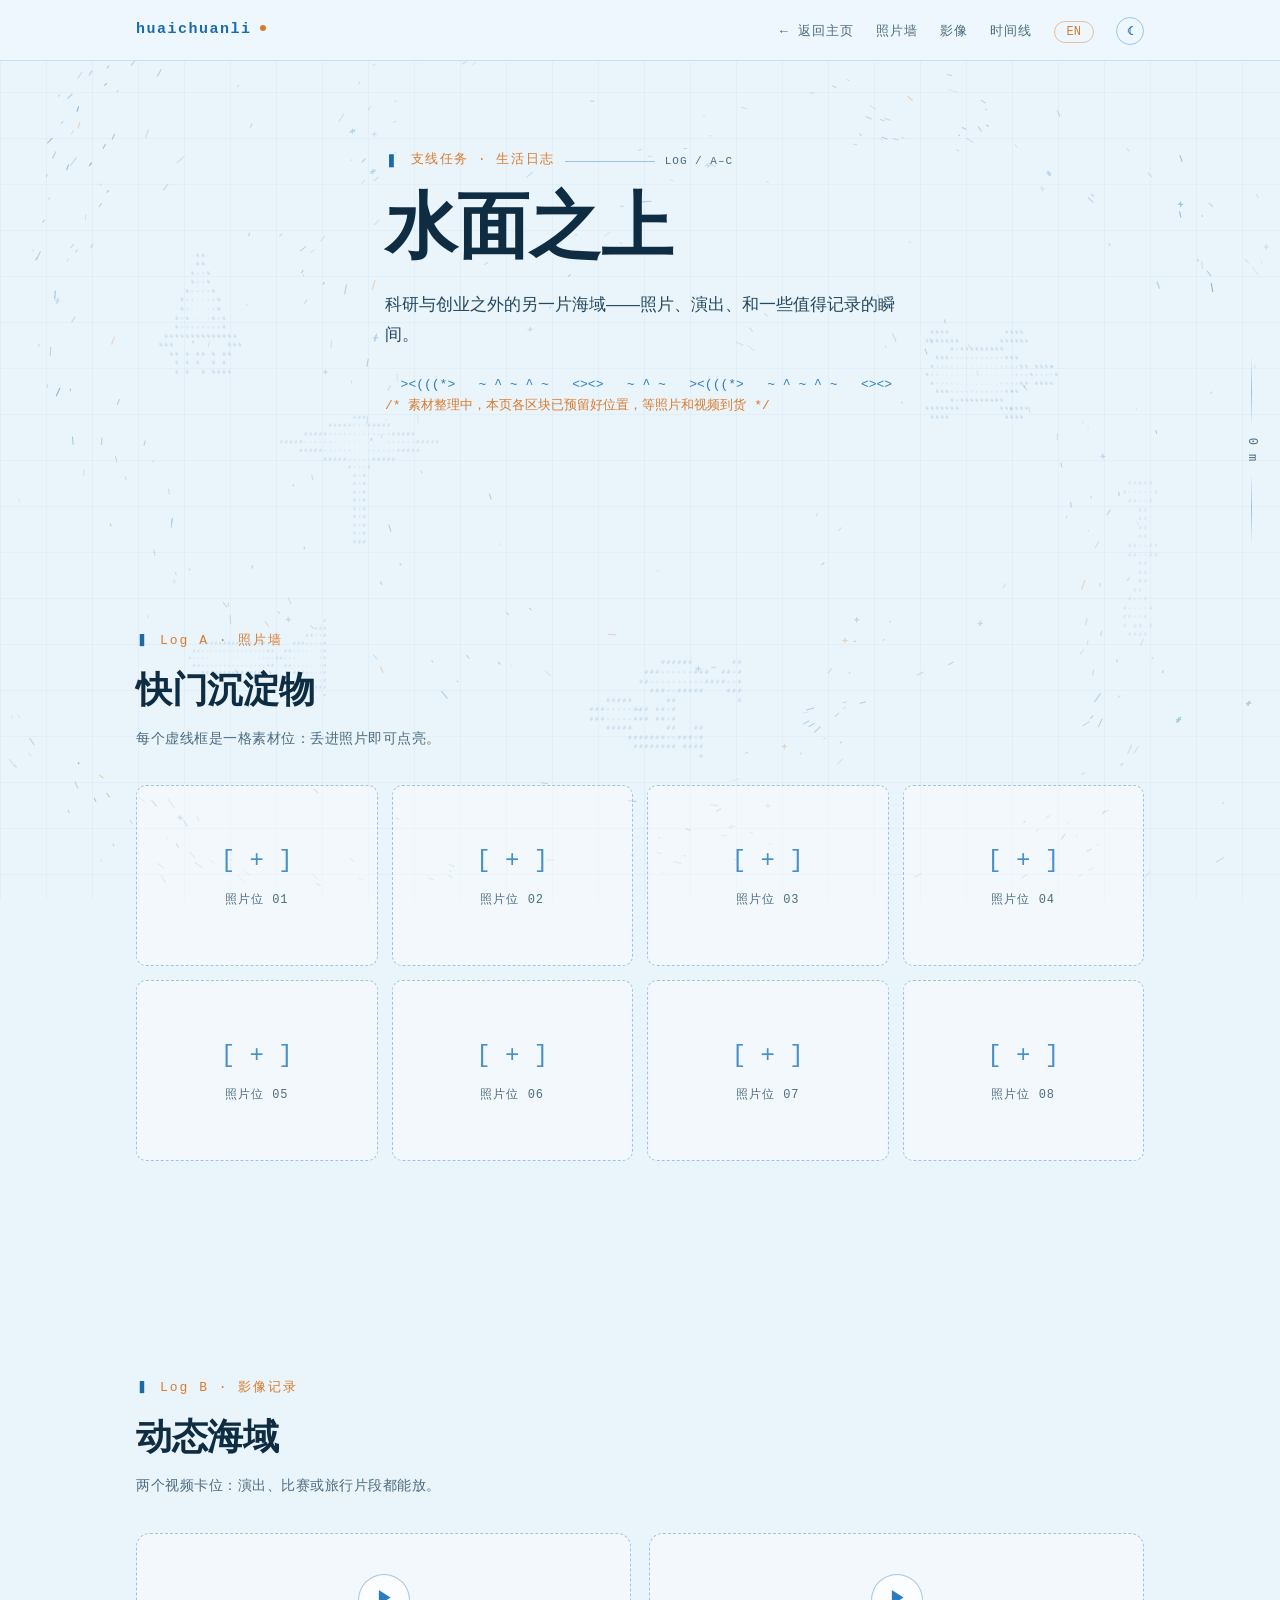
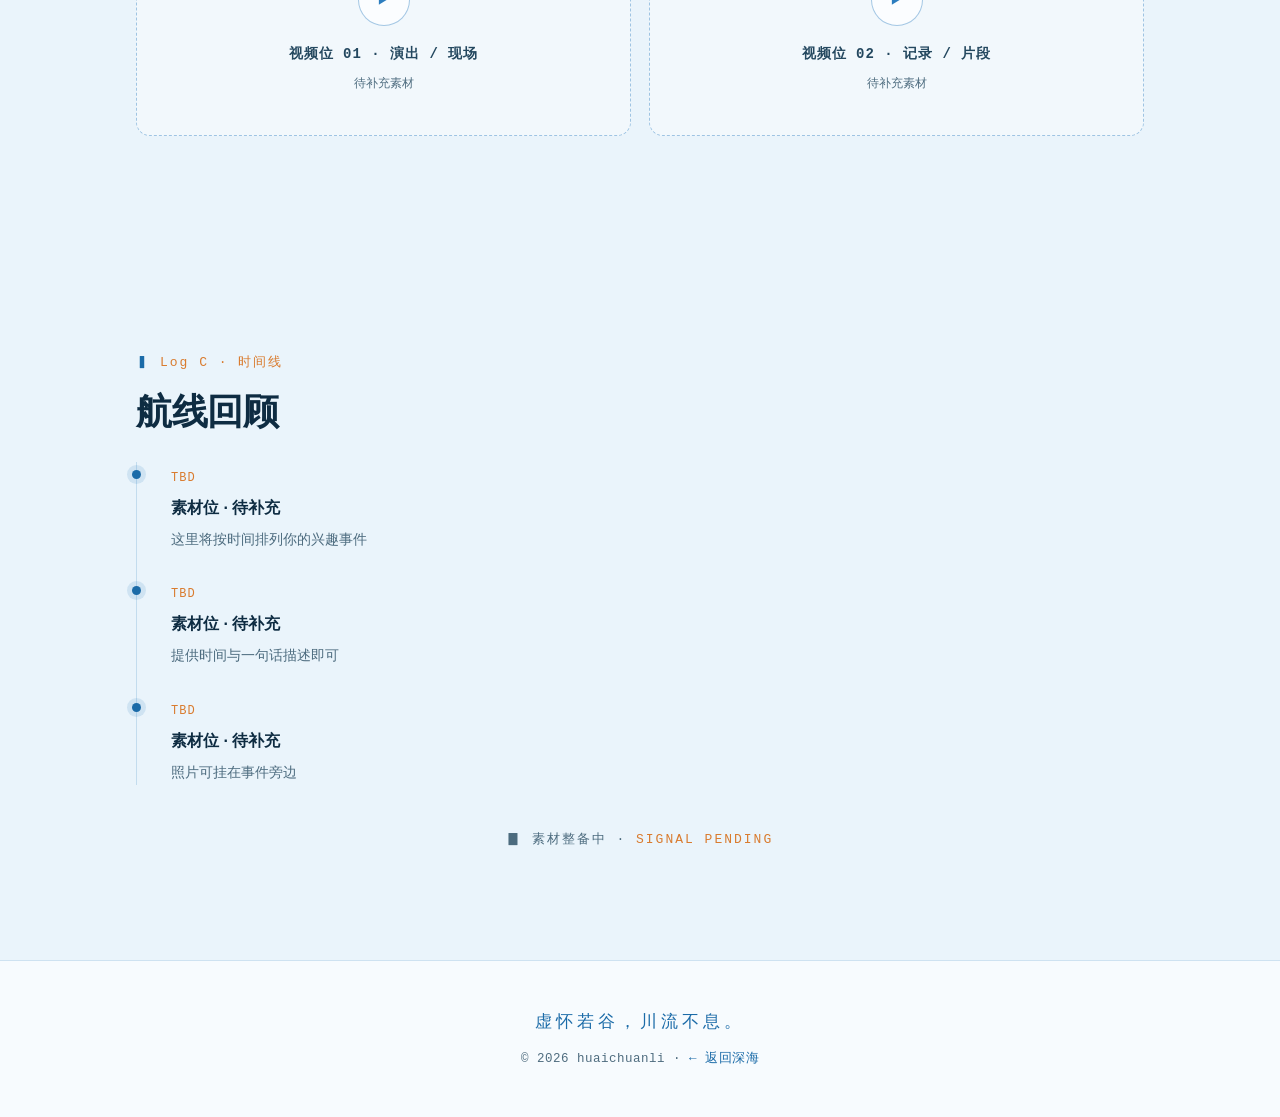
==== commit 6238baa0: "a11y & perf: WCAG AA contrast, focus/skip-link, no-JS fallback, aria states, defer, WebP, drop dead " ====
--- a/life.html
+++ b/life.html
@@ -6,8 +6,15 @@
 <title>huaichuanli · 生活 LOG · SIGNAL DEEP</title>
 <meta name="description" content="huaichuanli 的兴趣与生活：照片墙、影像记录与时间线 · 素材整理中">
 <link rel="icon" href="assets/favicon.svg" type="image/svg+xml">
-<meta name="theme-color" content="#EAF4FB">
+<meta name="theme-color" content="#EAF4FB" id="themeColor">
 <link rel="stylesheet" href="css/style.css">
+<script>
+document.documentElement.classList.add("js");
+/* 兜底：若动画脚本 3s 内未就绪，解除隐藏，保证内容始终可达 */
+setTimeout(function () {
+  if (!window.__SIGNAL_DEEP_READY) document.documentElement.classList.remove("js");
+}, 3000);
+</script>
 <style>
 /* ---- life.html 专属 ---- */
 .log-banner { font-family: var(--mono); color: var(--teal); font-size: 13px; line-height: 1.6; white-space: pre; overflow-x: auto; padding: 26px 0 6px; }
@@ -69,22 +76,23 @@
 </style>
 </head>
 <body class="sea">
-<script>try{if(localStorage.getItem("lemon-sky")==="abyss")document.body.classList.add("abyss");}catch(e){}</script>
+<script>try{if(localStorage.getItem("lemon-sky")==="abyss"){document.body.classList.add("abyss");var m=document.getElementById("themeColor");if(m)m.content="#081624";}}catch(e){}</script>
 
+<a class="skip-link" href="#main"><span class="zh">跳到主内容</span><span class="en">Skip to content</span></a>
 <div class="sea-bg" aria-hidden="true"></div>
 <div class="depth-meter" id="depthMeter" aria-hidden="true"><span class="dm-line"></span><span class="dm-val" id="depthVal">0 m</span><span class="dm-line"></span></div>
 
 <nav class="nav" id="nav">
   <div class="nav-inner">
     <a href="index.html" class="nav-logo">huaichuanli<span class="nav-dot"></span></a>
-    <button class="nav-burger" id="navBurger" aria-label="菜单"><span></span><span></span><span></span></button>
+    <button class="nav-burger" id="navBurger" aria-label="菜单" aria-controls="navLinks" aria-expanded="false"><span></span><span></span><span></span></button>
     <ul class="nav-links" id="navLinks">
       <li><a href="index.html"><span class="zh">← 返回主页</span><span class="en">← Back</span></a></li>
       <li><a href="#photos"><span class="zh">照片墙</span><span class="en">photos</span></a></li>
       <li><a href="#videos"><span class="zh">影像</span><span class="en">videos</span></a></li>
       <li><a href="#timeline"><span class="zh">时间线</span><span class="en">timeline</span></a></li>
-      <li><button class="lang-toggle" id="langToggle" aria-label="Switch language">EN</button></li>
-      <li><button class="sky-toggle" id="skyToggle" aria-label="切换星图模式">☾</button></li>
+      <li><button class="lang-toggle" id="langToggle" aria-label="Switch to English" aria-pressed="false">EN</button></li>
+      <li><button class="sky-toggle" id="skyToggle" aria-label="切换深空星图" aria-pressed="false">☾</button></li>
     </ul>
   </div>
 </nav>
@@ -99,7 +107,7 @@
   </div>
 </header>
 
-<main>
+<main id="main" tabindex="-1">
 
 <section class="section" id="photos">
   <div class="container">
@@ -171,9 +179,9 @@
   <p class="footer-meta">© 2026 huaichuanli · <a href="index.html" style="color: var(--blue);"><span class="zh">← 返回深海</span><span class="en">← back to the deep</span></a></p>
 </footer>
 
-<script src="js/creatures.js"></script>
-<script src="js/cosmos.js"></script>
-<script src="js/sea.js"></script>
-<script src="js/main.js"></script>
+<script defer src="js/creatures.js"></script>
+<script defer src="js/cosmos.js"></script>
+<script defer src="js/sea.js"></script>
+<script defer src="js/main.js"></script>
 </body>
 </html>
--- a/css/style.css
+++ b/css/style.css
@@ -8,7 +8,7 @@
   --mint: #3E8FC7;          /* 次蓝 */
   --foam: #0E2C42;          /* 标题墨蓝 */
   --ink: #24485F;           /* 正文 */
-  --muted: rgba(36, 72, 95, .62);
+  --muted: rgba(36, 72, 95, .80);   /* 5.00:1 on #E4F1FA · WCAG AA */
   --line: rgba(44, 125, 191, .20);
   --line-strong: rgba(44, 125, 191, .42);
   --amber: #D97B2E;         /* 暖橙点缀 */
@@ -18,6 +18,22 @@
 }
 * { margin: 0; padding: 0; box-sizing: border-box; }
 html { scroll-behavior: smooth; }
+/* 键盘焦点：AA 2.4.7，仅键盘操作显示，不干扰鼠标点击 */
+:focus-visible {
+  outline: 3px solid var(--amber);
+  outline-offset: 3px;
+  border-radius: 3px;
+}
+/* 跳转到主内容：AA 2.4.1 */
+.skip-link {
+  position: fixed; left: 14px; top: -80px; z-index: 200;
+  background: var(--blue); color: #fff; font-family: var(--mono); font-size: 13px;
+  padding: 10px 18px; border-radius: 0 0 8px 8px; transition: top .2s ease;
+}
+.skip-link:focus { top: 0; }
+/* skip link 落入的容器本身不需要焦点环，避免整页出现巨型描边 */
+main:focus { outline: none; }
+@media (prefers-reduced-motion: reduce) { .skip-link { transition: none; } }
 body {
   font-family: -apple-system, "PingFang SC", "Hiragino Sans GB", "Microsoft YaHei", "Segoe UI", sans-serif;
   background: var(--bg-base);
@@ -205,14 +221,15 @@
 .btn-ghost:hover { background: rgba(44, 125, 191, .10); }
 
 .hero-portrait { flex: 0 0 auto; text-align: center; position: relative; }
+.hero-portrait picture { display: block; }
 .hero-portrait::before {
   content: ""; position: absolute; left: -14px; top: -14px; right: 16px; bottom: 40px;
   border: 1px solid var(--line-strong); border-radius: 14px; z-index: 0;
 }
 .portrait-img {
   position: relative; z-index: 1;
-  display: block; width: 288px; height: auto; aspect-ratio: 660 / 890;
-  object-fit: cover; border-radius: 12px;
+  display: block; width: 288px; height: auto;
+  border-radius: 12px;
   border: 6px solid rgba(255, 255, 255, .92);
   box-shadow: 0 18px 46px rgba(27, 107, 168, .20);
 }
@@ -381,18 +398,23 @@
 .footer-quote { font-size: 17px; color: var(--blue); letter-spacing: 4px; margin-bottom: 12px; }
 .footer-meta { font-family: var(--mono); font-size: 12.5px; color: var(--muted); letter-spacing: .5px; }
 
-/* ---- 入场动画 ---- */
-.reveal { opacity: 0; transform: translateY(26px); transition: opacity .8s ease, transform .8s ease; }
-.reveal.visible { opacity: 1; transform: none; }
+/* ---- 入场动画（仅在 JS 可用时启用，保证无 JS / 脚本报错时内容仍可见） ---- */
+.js .reveal { opacity: 0; transform: translateY(26px); transition: opacity .8s ease, transform .8s ease; }
+.js .reveal.visible { opacity: 1; transform: none; }
 @media (prefers-reduced-motion: reduce) {
-  .reveal { opacity: 1; transform: none; transition: none; }
-  .hero-scroll i, .nav-dot, .hn-cursor { animation: none; }
-  .hn-ch { animation: none; opacity: 1; transform: none; }
+  .js .reveal { opacity: 1; transform: none; transition: none; }
+  *, *::before, *::after {
+    animation-duration: .01ms !important;
+    animation-iteration-count: 1 !important;
+    transition-duration: .01ms !important;
+  }
   html { scroll-behavior: auto; }
 }
 
 /* ---- 响应式 ---- */
 @media (max-width: 900px) {
+  /* iOS Safari 上 fixed 背景滚动会重绘掉帧，改为随内容滚动 */
+  body.sea, body.abyss.sea { background-attachment: scroll; }
   .hero-grid { flex-direction: column-reverse; text-align: center; gap: 38px; }
   .hero-label, .hero-cta { justify-content: center; }
   .hero-name { justify-content: center; }
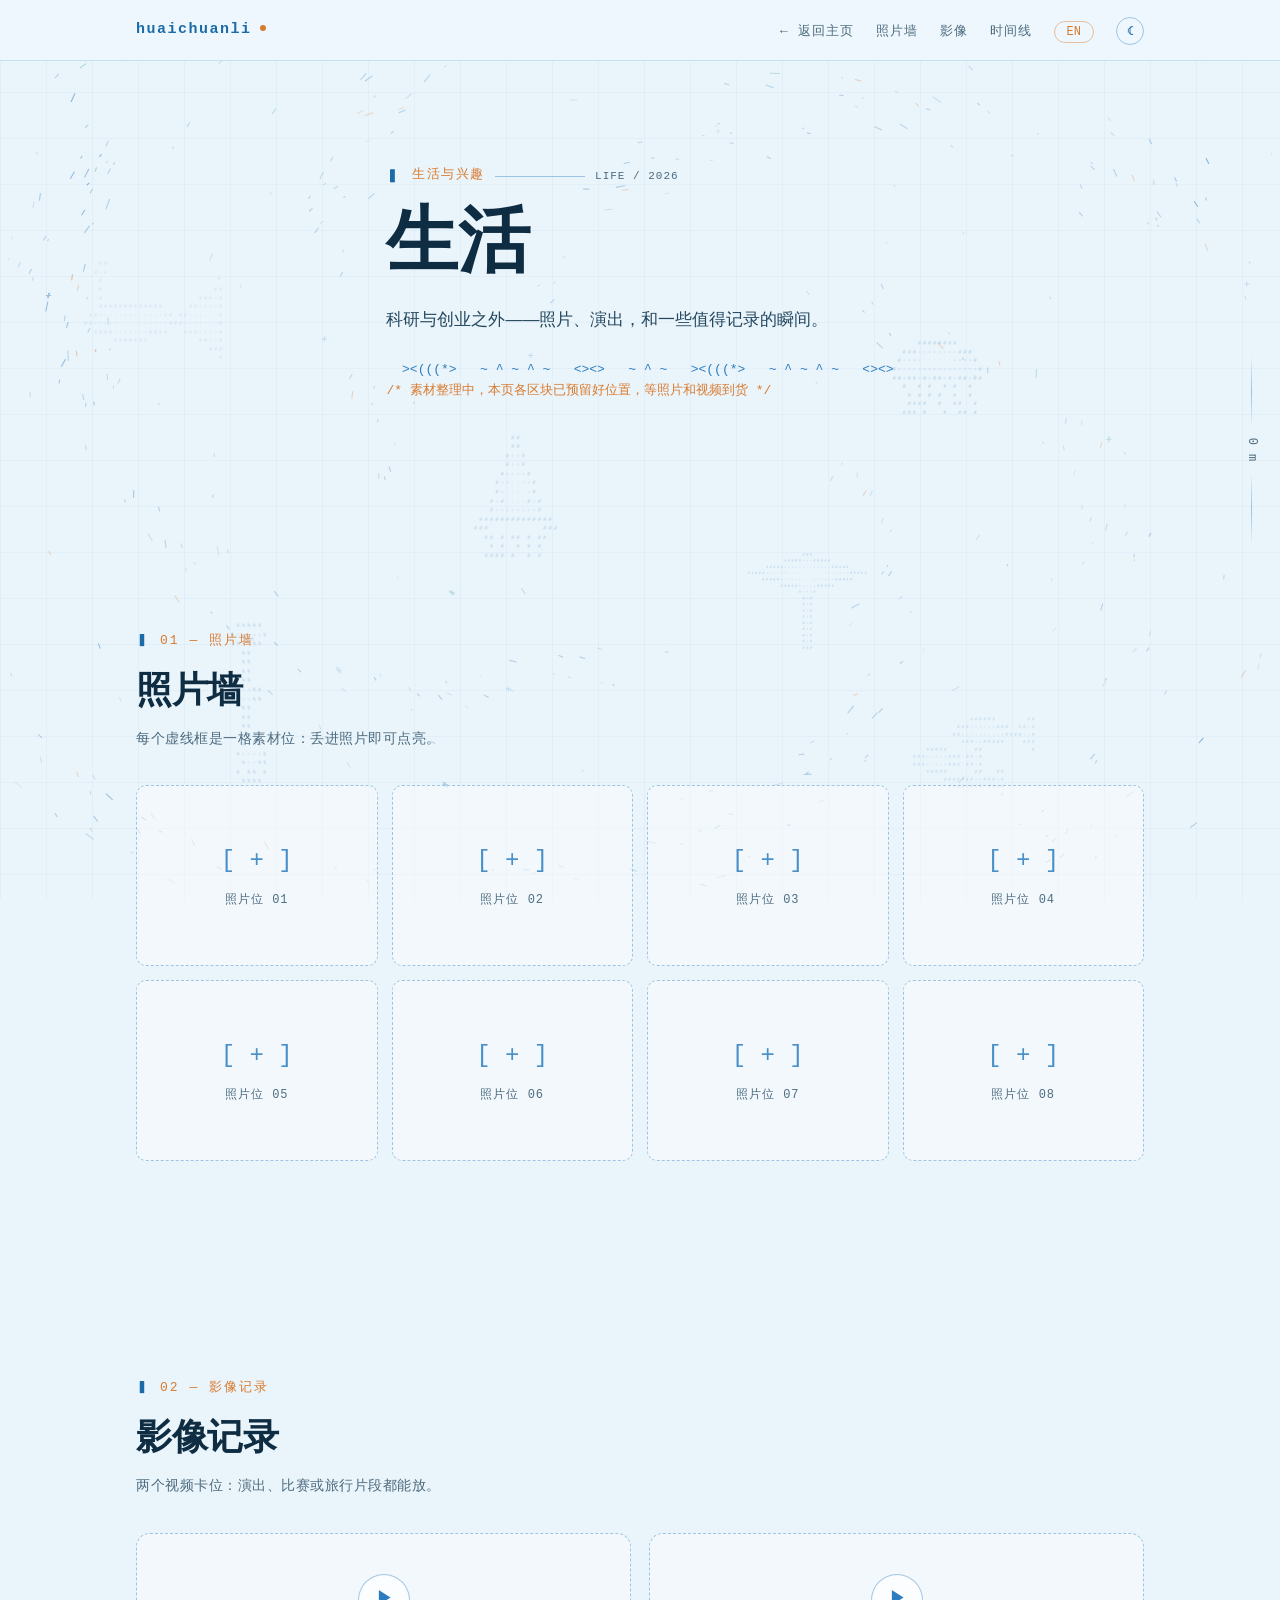
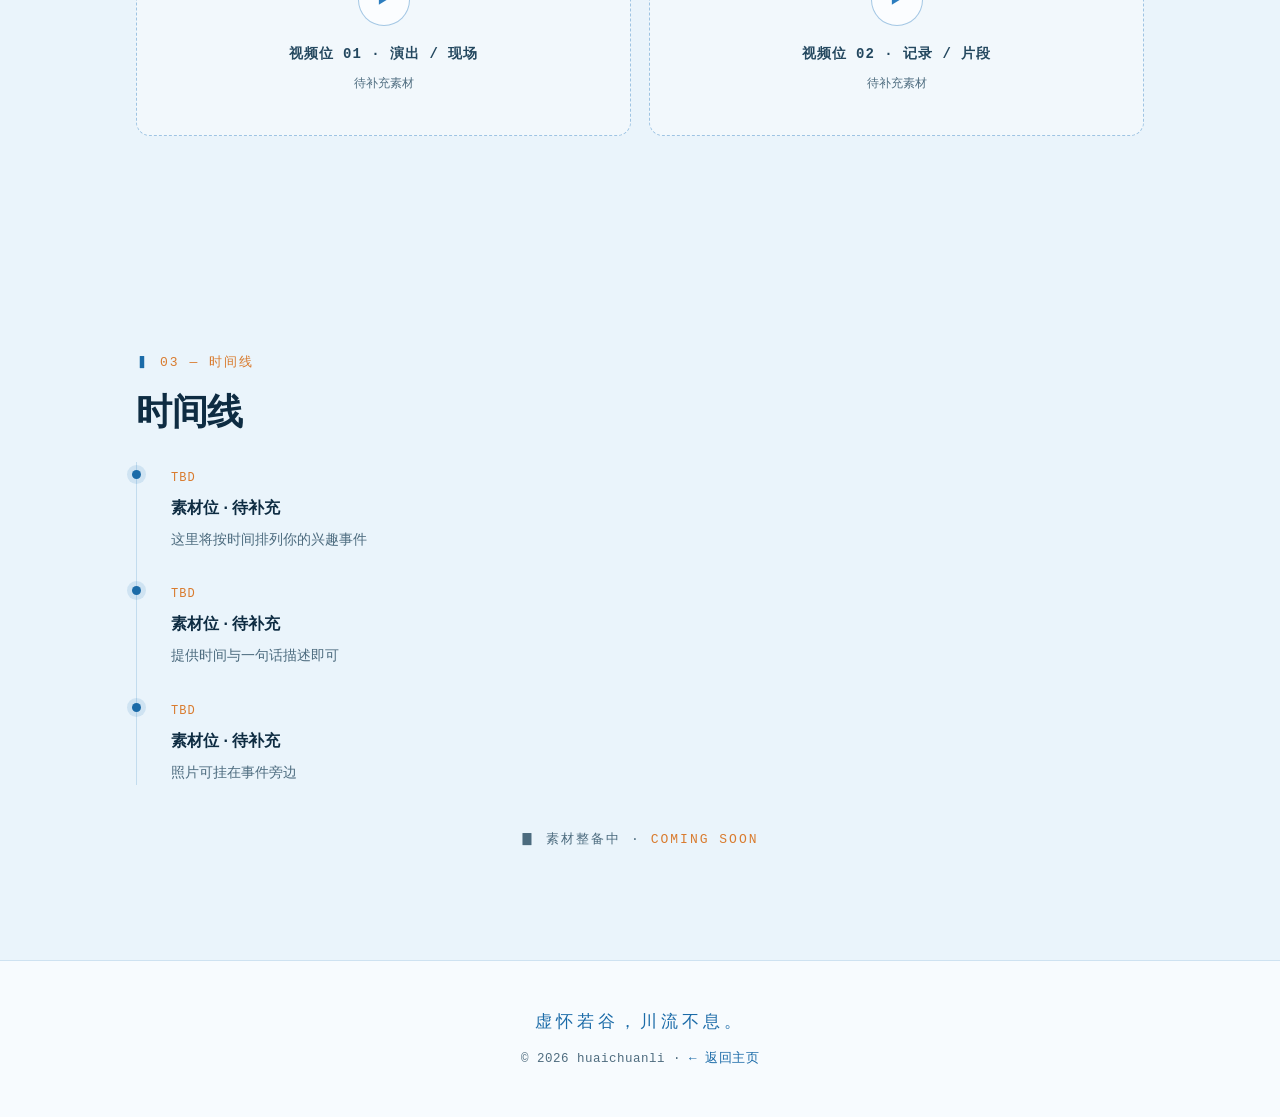
==== commit e29f2cb2: "文案：标题与说明改为常规表述，保留深海视觉风格" ====
--- a/life.html
+++ b/life.html
@@ -3,7 +3,7 @@
 <head>
 <meta charset="UTF-8">
 <meta name="viewport" content="width=device-width, initial-scale=1.0">
-<title>huaichuanli · 生活 LOG · SIGNAL DEEP</title>
+<title>huaichuanli · 生活 / Life</title>
 <meta name="description" content="huaichuanli 的兴趣与生活：照片墙、影像记录与时间线 · 素材整理中">
 <link rel="icon" href="assets/favicon.svg" type="image/svg+xml">
 <meta name="theme-color" content="#EAF4FB" id="themeColor">
@@ -92,16 +92,16 @@
       <li><a href="#videos"><span class="zh">影像</span><span class="en">videos</span></a></li>
       <li><a href="#timeline"><span class="zh">时间线</span><span class="en">timeline</span></a></li>
       <li><button class="lang-toggle" id="langToggle" aria-label="Switch to English" aria-pressed="false">EN</button></li>
-      <li><button class="sky-toggle" id="skyToggle" aria-label="切换深空星图" aria-pressed="false">☾</button></li>
+      <li><button class="sky-toggle" id="skyToggle" aria-label="切换深色模式" aria-pressed="false">☾</button></li>
     </ul>
   </div>
 </nav>
 
 <header class="hero" id="hero" style="min-height: 58vh;">
   <div class="container">
-    <p class="hero-label reveal"><span class="hl-mark">▍</span><span class="zh">支线任务 · 生活日志</span><span class="en">Side Quest · Life Log</span><span class="hl-rule"></span><span class="hl-id">LOG / A–C</span></p>
-    <h1 class="hero-name reveal" style="font-size: clamp(40px, 6vw, 72px); display: block; letter-spacing: normal;"><span class="zh">水面之上</span><span class="en">Above the Surface</span></h1>
-    <p class="hero-tagline reveal"><span class="zh">科研与创业之外的另一片海域——照片、演出、和一些值得记录的瞬间。</span><span class="en">Another sea beyond research and startups — photos, performances, and moments worth logging.</span></p>
+    <p class="hero-label reveal"><span class="hl-mark">▍</span><span class="zh">生活与兴趣</span><span class="en">Life &amp; Interests</span><span class="hl-rule"></span><span class="hl-id">LIFE / 2026</span></p>
+    <h1 class="hero-name reveal" style="font-size: clamp(40px, 6vw, 72px); display: block; letter-spacing: normal;"><span class="zh">生活</span><span class="en">Life</span></h1>
+    <p class="hero-tagline reveal"><span class="zh">科研与创业之外——照片、演出，和一些值得记录的瞬间。</span><span class="en">Beyond research and startups — photos, performances, and moments worth keeping.</span></p>
     <pre class="log-banner reveal" aria-hidden="true">  &gt;&lt;(((*&gt;   ~ ^ ~ ^ ~   &lt;&gt;&lt;&gt;   ~ ^ ~   &gt;&lt;(((*&gt;   ~ ^ ~ ^ ~   &lt;&gt;&lt;&gt;
 <span class="zh">/* 素材整理中，本页各区块已预留好位置，等照片和视频到货 */</span><span class="en">/* material incoming — slots reserved, photos &amp; videos on the way */</span></pre>
   </div>
@@ -111,8 +111,8 @@
 
 <section class="section" id="photos">
   <div class="container">
-    <p class="section-label reveal">Log A · <span class="zh">照片墙</span><span class="en">PHOTO WALL</span></p>
-    <h2 class="section-title reveal"><span class="zh">快门沉淀物</span><span class="en">Shutter Sediments</span></h2>
+    <p class="section-label reveal">01 — <span class="zh">照片墙</span><span class="en">PHOTO WALL</span></p>
+    <h2 class="section-title reveal"><span class="zh">照片墙</span><span class="en">Photo Wall</span></h2>
     <p class="section-sub reveal"><span class="zh">每个虚线框是一格素材位：丢进照片即可点亮。</span><span class="en">Each dashed frame is a slot: drop a photo in and it lights up.</span></p>
     <div class="photo-wall">
       <div class="photo-slot reveal"><span class="ps-icon">[ + ]</span><span class="ps-label"><span class="zh">照片位 01</span><span class="en">photo 01</span></span></div>
@@ -129,8 +129,8 @@
 
 <section class="section" id="videos">
   <div class="container">
-    <p class="section-label reveal">Log B · <span class="zh">影像记录</span><span class="en">VIDEO LOG</span></p>
-    <h2 class="section-title reveal"><span class="zh">动态海域</span><span class="en">Moving Waters</span></h2>
+    <p class="section-label reveal">02 — <span class="zh">影像记录</span><span class="en">VIDEO LOG</span></p>
+    <h2 class="section-title reveal"><span class="zh">影像记录</span><span class="en">Video Log</span></h2>
     <p class="section-sub reveal"><span class="zh">两个视频卡位：演出、比赛或旅行片段都能放。</span><span class="en">Two video slots: performances, contests or trips all fit.</span></p>
     <div class="video-row">
       <div class="video-slot reveal">
@@ -149,8 +149,8 @@
 
 <section class="section" id="timeline">
   <div class="container">
-    <p class="section-label reveal">Log C · <span class="zh">时间线</span><span class="en">TIMELINE</span></p>
-    <h2 class="section-title reveal"><span class="zh">航线回顾</span><span class="en">Route Review</span></h2>
+    <p class="section-label reveal">03 — <span class="zh">时间线</span><span class="en">TIMELINE</span></p>
+    <h2 class="section-title reveal"><span class="zh">时间线</span><span class="en">Timeline</span></h2>
     <div class="life-timeline">
       <div class="lt-item reveal">
         <span class="lt-year">TBD</span>
@@ -168,7 +168,7 @@
         <p><span class="zh">照片可挂在事件旁边</span><span class="en">photos can attach alongside</span></p>
       </div>
     </div>
-    <p class="coming-note reveal"><span class="zh">▊ 素材整备中 · </span><span class="en">▊ material incoming · </span><b>SIGNAL PENDING</b></p>
+    <p class="coming-note reveal"><span class="zh">▊ 素材整备中 · </span><span class="en">▊ material incoming · </span><b>COMING SOON</b></p>
   </div>
 </section>
 
@@ -176,7 +176,7 @@
 
 <footer class="footer">
   <p class="footer-quote"><span class="zh">虚怀若谷，川流不息。</span><span class="en">Stay humble, keep flowing.</span></p>
-  <p class="footer-meta">© 2026 huaichuanli · <a href="index.html" style="color: var(--blue);"><span class="zh">← 返回深海</span><span class="en">← back to the deep</span></a></p>
+  <p class="footer-meta">© 2026 huaichuanli · <a href="index.html" style="color: var(--blue);"><span class="zh">← 返回主页</span><span class="en">← back home</span></a></p>
 </footer>
 
 <script defer src="js/creatures.js"></script>
--- a/css/style.css
+++ b/css/style.css
@@ -20,7 +20,7 @@
 html { scroll-behavior: smooth; }
 /* 键盘焦点：AA 2.4.7，仅键盘操作显示，不干扰鼠标点击 */
 :focus-visible {
-  outline: 3px solid var(--amber);
+  outline: 3px solid var(--blue);   /* 4.92:1 浅海 / 高对比深空，满足非文本 3:1 */
   outline-offset: 3px;
   border-radius: 3px;
 }
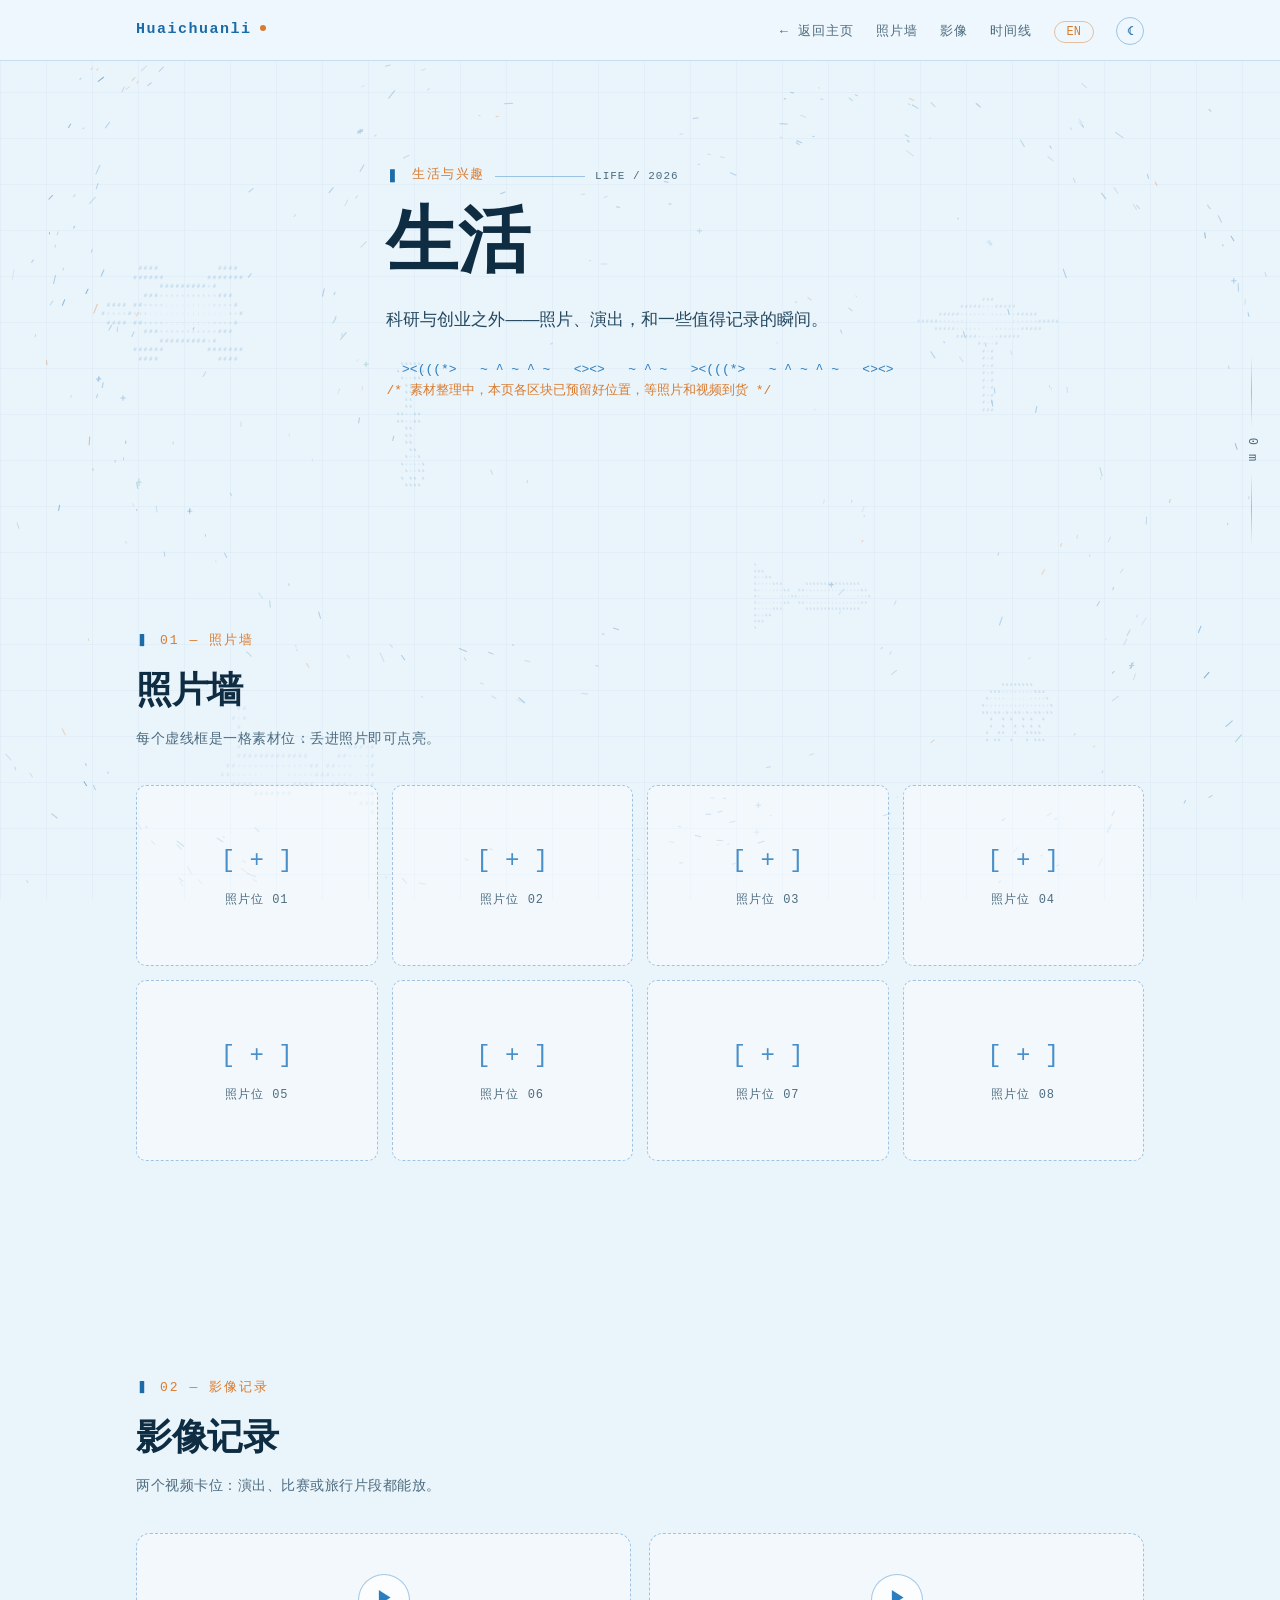
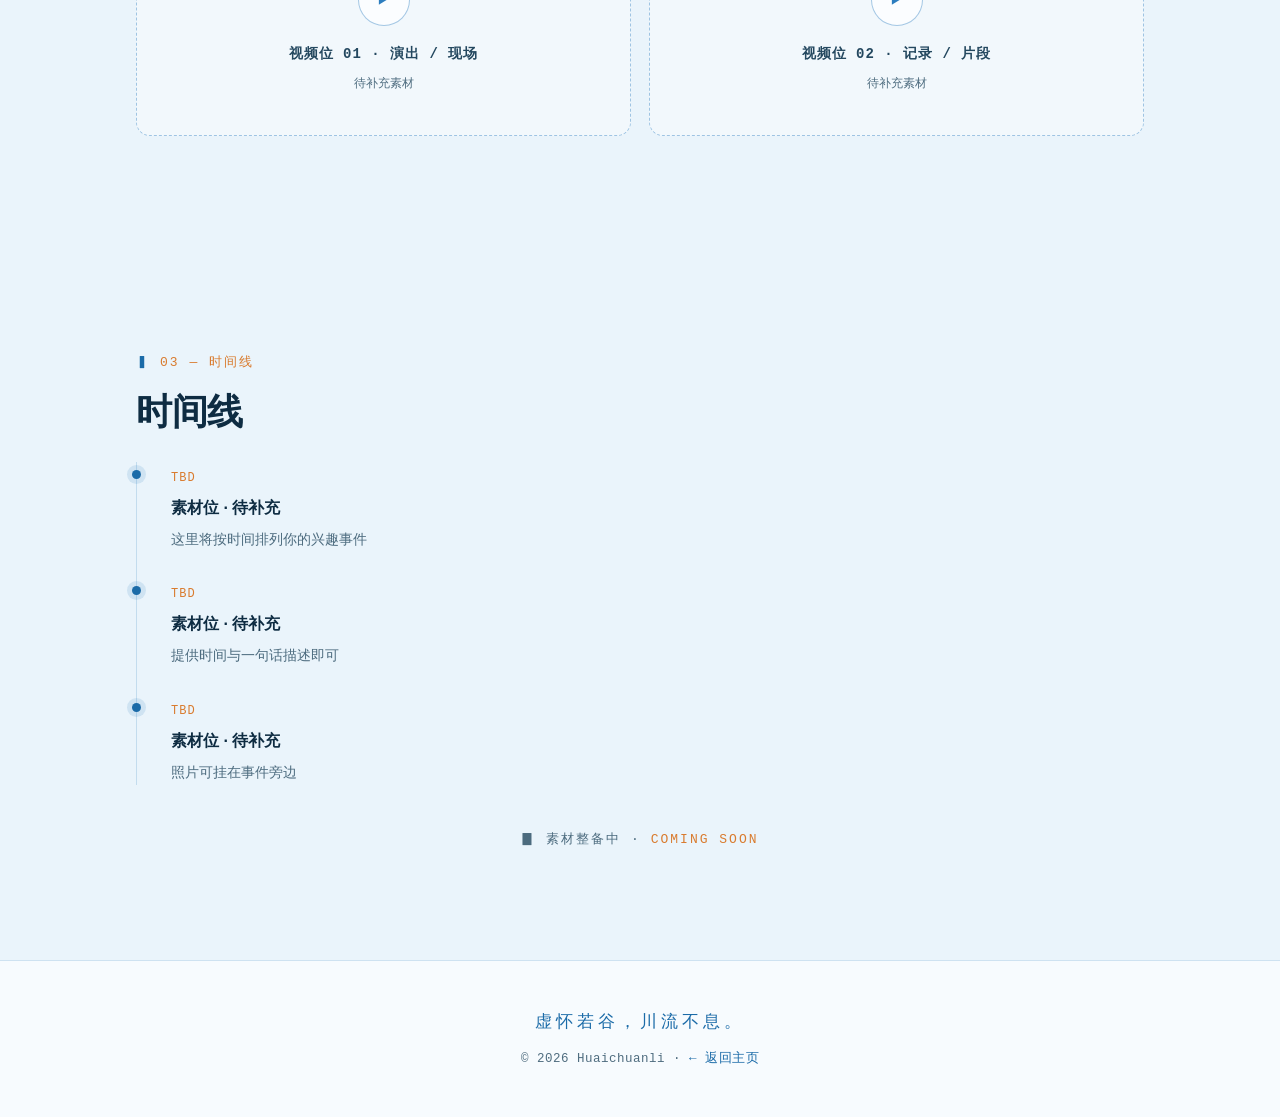
==== commit 57dd2481: "精简实习条目、统一英文姓名首字母大写、修复首屏滚动提示与按钮重叠" ====
--- a/life.html
+++ b/life.html
@@ -3,8 +3,8 @@
 <head>
 <meta charset="UTF-8">
 <meta name="viewport" content="width=device-width, initial-scale=1.0">
-<title>huaichuanli · 生活 / Life</title>
-<meta name="description" content="huaichuanli 的兴趣与生活：照片墙、影像记录与时间线 · 素材整理中">
+<title>Huaichuanli · 生活 / Life</title>
+<meta name="description" content="Huaichuanli 的兴趣与生活：照片墙、影像记录与时间线 · 素材整理中">
 <link rel="icon" href="assets/favicon.svg" type="image/svg+xml">
 <meta name="theme-color" content="#EAF4FB" id="themeColor">
 <link rel="stylesheet" href="css/style.css">
@@ -84,7 +84,7 @@
 
 <nav class="nav" id="nav">
   <div class="nav-inner">
-    <a href="index.html" class="nav-logo">huaichuanli<span class="nav-dot"></span></a>
+    <a href="index.html" class="nav-logo">Huaichuanli<span class="nav-dot"></span></a>
     <button class="nav-burger" id="navBurger" aria-label="菜单" aria-controls="navLinks" aria-expanded="false"><span></span><span></span><span></span></button>
     <ul class="nav-links" id="navLinks">
       <li><a href="index.html"><span class="zh">← 返回主页</span><span class="en">← Back</span></a></li>
@@ -176,7 +176,7 @@
 
 <footer class="footer">
   <p class="footer-quote"><span class="zh">虚怀若谷，川流不息。</span><span class="en">Stay humble, keep flowing.</span></p>
-  <p class="footer-meta">© 2026 huaichuanli · <a href="index.html" style="color: var(--blue);"><span class="zh">← 返回主页</span><span class="en">← back home</span></a></p>
+  <p class="footer-meta">© 2026 Huaichuanli · <a href="index.html" style="color: var(--blue);"><span class="zh">← 返回主页</span><span class="en">← back home</span></a></p>
 </footer>
 
 <script defer src="js/creatures.js"></script>
--- a/css/style.css
+++ b/css/style.css
@@ -209,7 +209,7 @@
 .slug-x { color: var(--teal); padding: 0 4px; }
 .hero-tagline { margin-top: 20px; font-size: 17px; color: var(--ink); max-width: 30em; }
 .hero-note { margin-top: 8px; font-family: var(--mono); font-size: 13px; color: var(--muted); letter-spacing: .5px; }
-.hero-cta { margin-top: 32px; display: flex; gap: 16px; flex-wrap: wrap; }
+.hero-cta { margin-top: 32px; display: flex; gap: 16px; flex-wrap: wrap; position: relative; z-index: 1; }
 .btn {
   display: inline-block; font-family: var(--mono); font-size: 14px;
   padding: 11px 26px; border-radius: 999px; letter-spacing: 1px;
@@ -236,9 +236,11 @@
 .portrait-caption { position: relative; z-index: 1; margin-top: 16px; font-family: var(--mono); font-size: 12px; color: var(--muted); letter-spacing: 1px; }
 
 .hero-scroll {
-  position: absolute; bottom: 26px; left: 50%; transform: translateX(-50%);
+  position: static;
+  width: max-content; max-width: 100%; margin: 48px auto 0;
   font-family: var(--mono); font-size: 12px; color: var(--muted);
   text-align: center; letter-spacing: 1px;
+  white-space: nowrap; pointer-events: none;
 }
 .hero-scroll i {
   display: block; width: 1px; height: 42px; margin: 10px auto 0;
@@ -324,7 +326,7 @@
   width: 9px; height: 9px; border-radius: 50%;
   background: var(--blue); box-shadow: 0 0 0 5px rgba(44, 125, 191, .14);
 }
-.log-head { display: flex; align-items: baseline; gap: 14px; flex-wrap: wrap; margin-bottom: 10px; }
+.log-head { display: flex; align-items: baseline; gap: 14px; flex-wrap: wrap; margin-bottom: 0; }
 .log-head h3 { font-size: 18px; color: var(--foam); font-weight: 700; }
 .log-role { font-size: 13.5px; color: var(--blue); }
 .log-time { font-family: var(--mono); font-size: 12.5px; color: var(--muted); margin-left: auto; }
@@ -435,7 +437,8 @@
   .nav-links.open { right: 0; }
   .awards-grid { grid-template-columns: 1fr; }
   .portrait-img { width: 210px; }
-  .hero { padding-top: 96px; }
+  .hero { padding-top: 96px; padding-bottom: 76px; }
+  .hero-scroll { margin-top: 34px; }
   .hero-name { font-size: clamp(28px, 7.4vw, 40px); }
   .hl-rule, .hl-id { display: none; }
 }
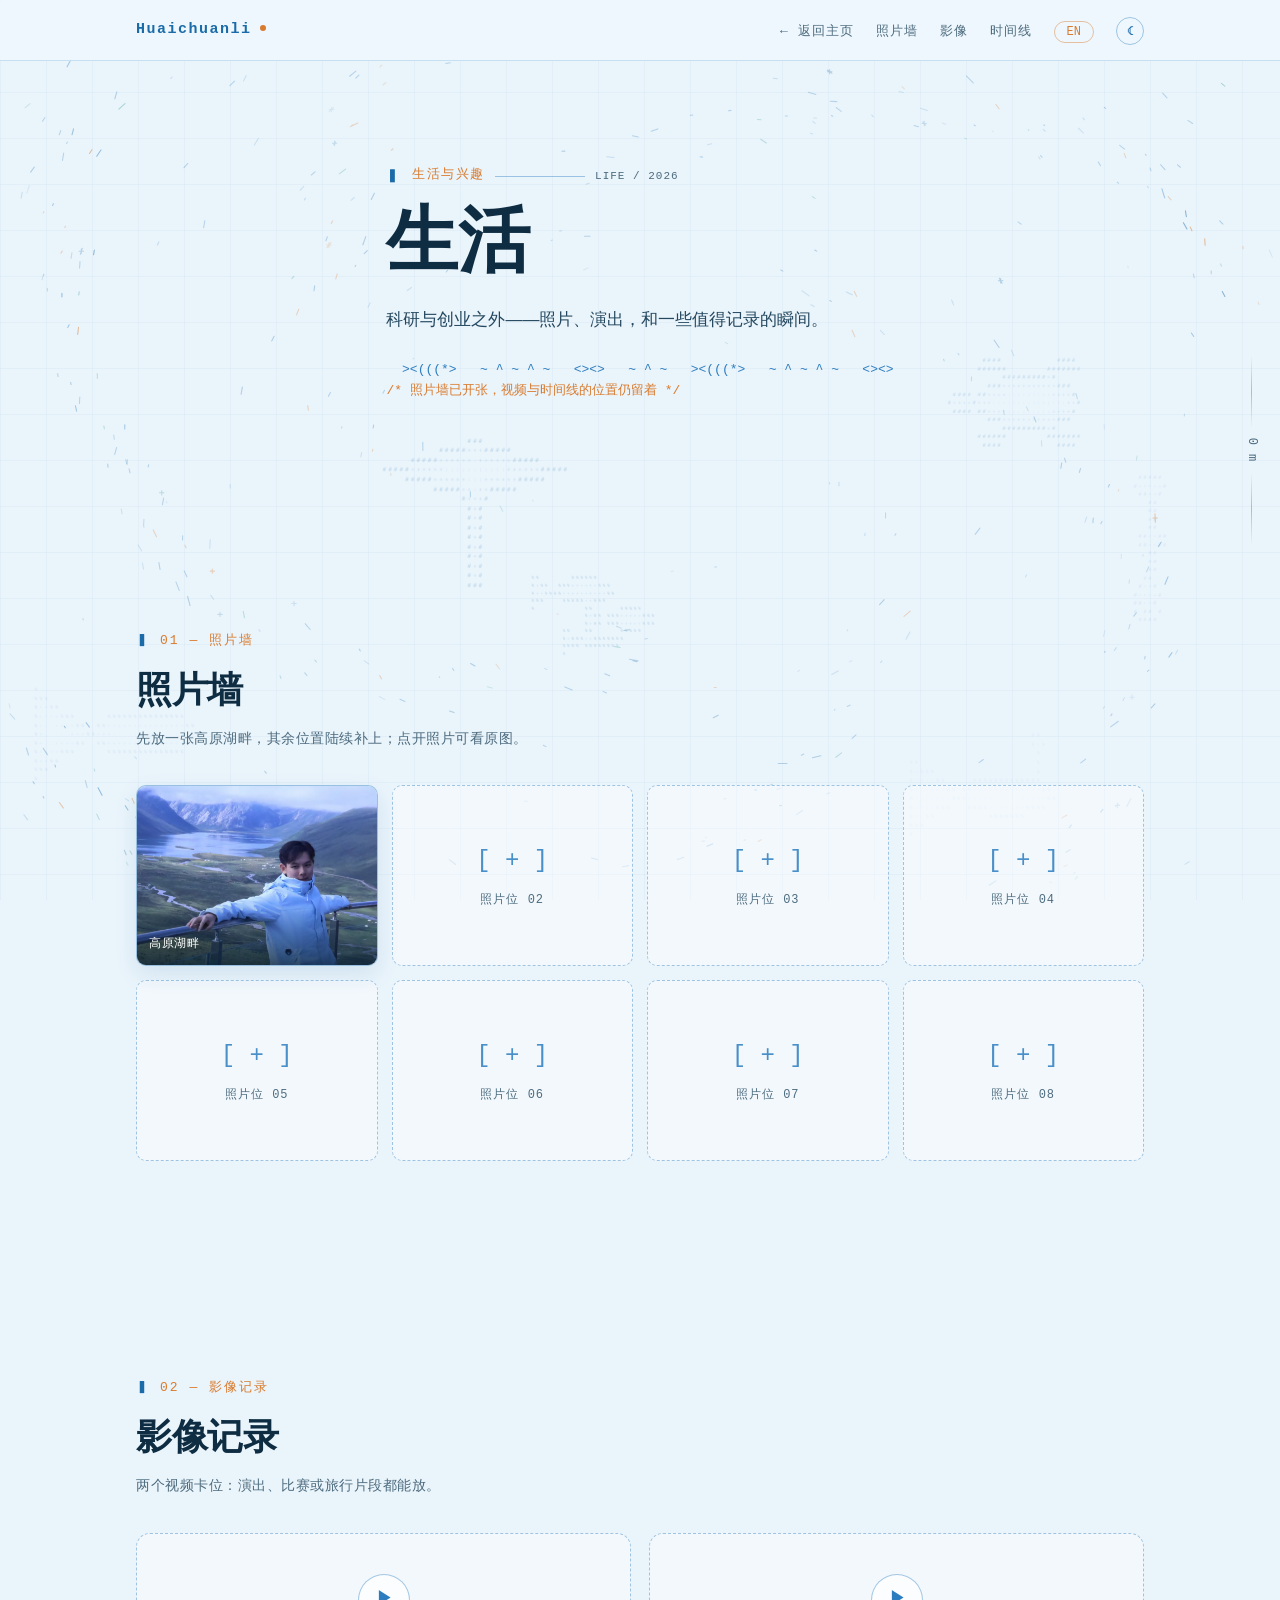
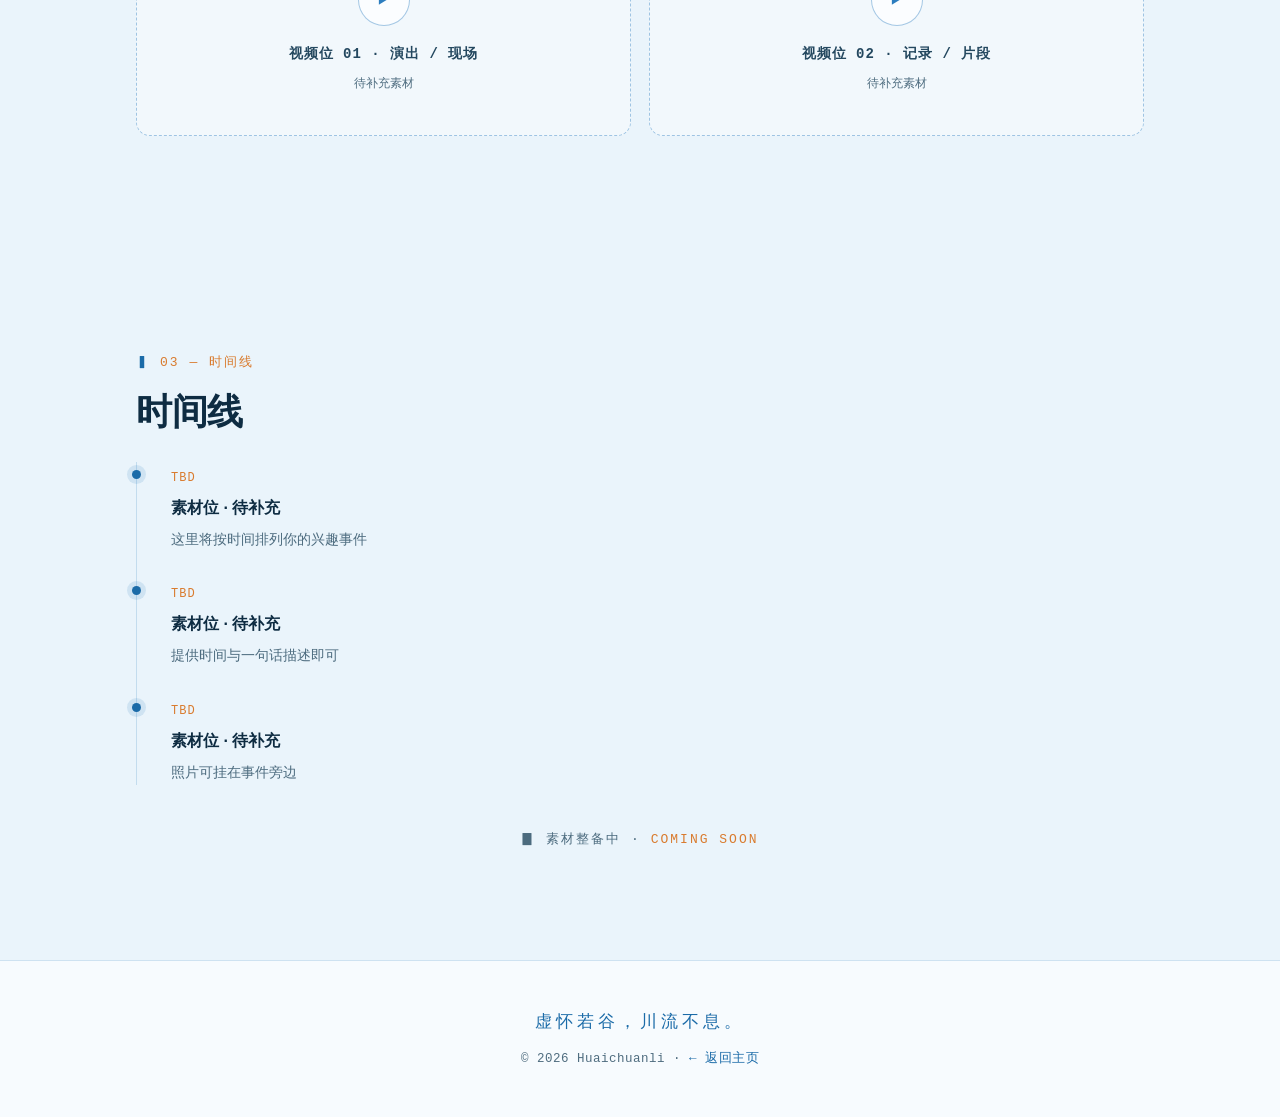
==== commit 4295bdae: "撤回首页背景照，改放入生活页照片墙首格" ====
--- a/life.html
+++ b/life.html
@@ -31,6 +31,31 @@
 .photo-slot .ps-icon { font-size: 24px; font-family: var(--mono); color: var(--teal); opacity: .85; }
 .photo-slot .ps-label { font-family: var(--mono); font-size: 12px; letter-spacing: 1px; }
 .photo-slot img { width: 100%; height: 100%; object-fit: cover; border-radius: 10px; }
+/* 已填充的照片格：去掉虚线占位，加图注与点开原图 */
+.photo-slot--filled {
+  display: block; position: relative; overflow: hidden; padding: 0;
+  border-style: solid; background: var(--bg-base); cursor: pointer;
+  box-shadow: 0 8px 22px rgba(27, 107, 168, .12);
+}
+.photo-slot--filled:hover { border-color: var(--teal); box-shadow: 0 14px 32px rgba(27, 107, 168, .22); }
+.photo-slot--filled picture, .photo-slot--filled img { display: block; width: 100%; height: 100%; }
+.photo-slot--filled img { border-radius: 0; object-position: center 32%; transition: transform .45s ease; }
+.photo-slot--filled:hover img { transform: scale(1.05); }
+.photo-slot--filled .ps-caption {
+  position: absolute; left: 0; right: 0; bottom: 0; padding: 30px 12px 10px;
+  background: linear-gradient(180deg, transparent, rgba(8, 30, 48, .74));
+  color: #fff; font-family: var(--mono); font-size: 12px; letter-spacing: .5px;
+  text-align: left; pointer-events: none;
+}
+.photo-slot--filled .ps-open {
+  position: absolute; top: 8px; right: 10px; width: 24px; height: 24px;
+  display: flex; align-items: center; justify-content: center;
+  border-radius: 50%; background: rgba(8, 30, 48, .46); color: #fff;
+  font-family: var(--mono); font-size: 13px; opacity: 0;
+  transition: opacity .25s; pointer-events: none;
+}
+.photo-slot--filled:hover .ps-open, .photo-slot--filled:focus-visible .ps-open { opacity: 1; }
+body.abyss .photo-slot--filled { background: var(--bg-base); }
 
 .video-row { display: grid; grid-template-columns: 1fr 1fr; gap: 18px; margin-top: 26px; }
 .video-slot {
@@ -103,7 +128,7 @@
     <h1 class="hero-name reveal" style="font-size: clamp(40px, 6vw, 72px); display: block; letter-spacing: normal;"><span class="zh">生活</span><span class="en">Life</span></h1>
     <p class="hero-tagline reveal"><span class="zh">科研与创业之外——照片、演出，和一些值得记录的瞬间。</span><span class="en">Beyond research and startups — photos, performances, and moments worth keeping.</span></p>
     <pre class="log-banner reveal" aria-hidden="true">  &gt;&lt;(((*&gt;   ~ ^ ~ ^ ~   &lt;&gt;&lt;&gt;   ~ ^ ~   &gt;&lt;(((*&gt;   ~ ^ ~ ^ ~   &lt;&gt;&lt;&gt;
-<span class="zh">/* 素材整理中，本页各区块已预留好位置，等照片和视频到货 */</span><span class="en">/* material incoming — slots reserved, photos &amp; videos on the way */</span></pre>
+<span class="zh">/* 照片墙已开张，视频与时间线的位置仍留着 */</span><span class="en">/* photo wall is live, slots for videos &amp; timeline remain */</span></pre>
   </div>
 </header>
 
@@ -113,9 +138,16 @@
   <div class="container">
     <p class="section-label reveal">01 — <span class="zh">照片墙</span><span class="en">PHOTO WALL</span></p>
     <h2 class="section-title reveal"><span class="zh">照片墙</span><span class="en">Photo Wall</span></h2>
-    <p class="section-sub reveal"><span class="zh">每个虚线框是一格素材位：丢进照片即可点亮。</span><span class="en">Each dashed frame is a slot: drop a photo in and it lights up.</span></p>
+    <p class="section-sub reveal"><span class="zh">先放一张高原湖畔，其余位置陆续补上；点开照片可看原图。</span><span class="en">An alpine lake to start with, more to come — click a photo for the full image.</span></p>
     <div class="photo-wall">
-      <div class="photo-slot reveal"><span class="ps-icon">[ + ]</span><span class="ps-label"><span class="zh">照片位 01</span><span class="en">photo 01</span></span></div>
+      <a class="photo-slot photo-slot--filled reveal" href="assets/life-lake.jpg" target="_blank" rel="noopener" aria-label="查看高原湖畔照片原图">
+        <picture>
+          <source srcset="assets/life-lake.webp" type="image/webp">
+          <img src="assets/life-lake.jpg" alt="" width="1920" height="1280" loading="lazy" decoding="async">
+        </picture>
+        <span class="ps-caption"><span class="zh">高原湖畔</span><span class="en">Alpine Lake</span></span>
+        <span class="ps-open" aria-hidden="true">↗</span>
+      </a>
       <div class="photo-slot reveal"><span class="ps-icon">[ + ]</span><span class="ps-label"><span class="zh">照片位 02</span><span class="en">photo 02</span></span></div>
       <div class="photo-slot reveal"><span class="ps-icon">[ + ]</span><span class="ps-label"><span class="zh">照片位 03</span><span class="en">photo 03</span></span></div>
       <div class="photo-slot reveal"><span class="ps-icon">[ + ]</span><span class="ps-label"><span class="zh">照片位 04</span><span class="en">photo 04</span></span></div>
--- a/css/style.css
+++ b/css/style.css
@@ -74,7 +74,6 @@
 body.abyss .footer { background: rgba(8, 22, 36, .66); }
 body.abyss .btn-solid, body.abyss .filter-btn.active { color: #071523; }
 body.abyss .btn-ghost,
-body.abyss .about-tags span, body.abyss .route-tags span, body.abyss .venture-tags span,
 body.abyss .filter-btn { background: rgba(255, 255, 255, .05); }
 body.abyss .filter-btn:hover, body.abyss .btn-ghost:hover { background: rgba(140, 203, 238, .12); }
 body.abyss .contact-card:hover { background: rgba(255, 255, 255, .09); }
@@ -223,7 +222,7 @@
 .hero-portrait { flex: 0 0 auto; text-align: center; position: relative; }
 .hero-portrait picture { display: block; }
 .hero-portrait::before {
-  content: ""; position: absolute; left: -14px; top: -14px; right: 16px; bottom: 40px;
+  content: ""; position: absolute; left: -14px; top: -14px; right: 16px; bottom: -14px;
   border: 1px solid var(--line-strong); border-radius: 14px; z-index: 0;
 }
 .portrait-img {
@@ -233,7 +232,6 @@
   border: 6px solid rgba(255, 255, 255, .92);
   box-shadow: 0 18px 46px rgba(27, 107, 168, .20);
 }
-.portrait-caption { position: relative; z-index: 1; margin-top: 16px; font-family: var(--mono); font-size: 12px; color: var(--muted); letter-spacing: 1px; }
 
 .hero-scroll {
   position: static;
@@ -282,15 +280,9 @@
 }
 .about-card h4 { font-family: var(--mono); font-size: 15px; color: var(--amber); margin-bottom: 10px; letter-spacing: 1px; }
 .about-card p { font-size: 14px; color: var(--ink); }
-.about-tags { display: flex; flex-wrap: wrap; gap: 8px; margin-top: 18px; }
-.about-tags span {
-  font-family: var(--mono); font-size: 12px; color: var(--blue);
-  border: 1px solid var(--line); border-radius: 999px; padding: 4px 12px;
-  background: rgba(255, 255, 255, .5);
-}
 
 /* ---- 研究 ---- */
-.route-grid { display: grid; grid-template-columns: 1fr 1fr; gap: 24px; margin-top: 30px; counter-reset: route; }
+.route-grid { display: grid; grid-template-columns: repeat(3, 1fr); gap: 24px; margin-top: 30px; counter-reset: route; }
 .route-card {
   position: relative; counter-increment: route;
   background: var(--card); border: 1px solid var(--line); border-radius: var(--radius);
@@ -302,7 +294,7 @@
   font-family: var(--mono); font-size: 12px; color: var(--line-strong); letter-spacing: 1px;
 }
 .route-card:hover { border-color: var(--line-strong); transform: translateY(-4px); box-shadow: 0 16px 34px rgba(27, 107, 168, .13); }
-.route-head { display: flex; align-items: center; gap: 14px; margin-bottom: 16px; }
+.route-head { display: flex; align-items: center; gap: 14px; margin-bottom: 0; }
 .route-glyph {
   font-size: 22px; color: var(--amber); width: 46px; height: 46px;
   background: rgba(44, 125, 191, .08);
@@ -310,13 +302,6 @@
   display: flex; align-items: center; justify-content: center; flex-shrink: 0;
 }
 .route-head h3 { font-size: 19px; color: var(--foam); font-weight: 700; padding-right: 30px; }
-.route-card p { font-size: 14.5px; color: var(--ink); }
-.route-tags { display: flex; flex-wrap: wrap; gap: 8px; margin-top: 20px; }
-.route-tags span {
-  font-family: var(--mono); font-size: 12px; color: var(--muted);
-  border: 1px solid var(--line); border-radius: 999px; padding: 3px 11px;
-  background: rgba(255, 255, 255, .5);
-}
 
 /* ---- 实习 ---- */
 .log-list { margin-top: 30px; border-left: 1px solid var(--line); padding-left: 34px; display: grid; gap: 30px; }
@@ -352,11 +337,19 @@
   border: 1px solid rgba(217, 123, 46, .45); border-radius: 999px; padding: 4px 14px;
 }
 .venture-card p { font-size: 15.5px; color: var(--ink); max-width: 52em; }
-.venture-tags { display: flex; flex-wrap: wrap; gap: 8px; margin-top: 22px; }
-.venture-tags span {
-  font-family: var(--mono); font-size: 12px; color: var(--muted);
-  border: 1px solid var(--line); border-radius: 999px; padding: 3px 11px;
-  background: rgba(255, 255, 255, .5);
+
+/* ---- 创业卡片：小程序码 ---- */
+.venture-body { display: flex; align-items: center; gap: 34px; }
+.venture-copy { flex: 1 1 auto; min-width: 0; }
+.venture-qr { flex: 0 0 auto; margin: 0; text-align: center; }
+.qr-frame {
+  display: inline-block; background: #fff; border: 1px solid var(--line);
+  border-radius: 14px; padding: 12px; box-shadow: 0 6px 20px rgba(27, 107, 168, .08);
+}
+.qr-frame img { display: block; width: 200px; max-width: 100%; height: auto; aspect-ratio: 1 / 1; object-fit: contain; }
+.venture-qr figcaption {
+  margin-top: 10px; max-width: 210px; font-family: var(--mono);
+  font-size: 11.5px; line-height: 1.5; color: var(--muted);
 }
 
 /* ---- 荣誉 ---- */
@@ -377,7 +370,6 @@
 .award:hover { transform: translateY(-3px); border-color: var(--line-strong); box-shadow: 0 12px 26px rgba(27, 107, 168, .12); }
 .award-national { border-left-color: var(--amber); }
 .award-provincial { border-left-color: var(--teal); }
-.award-university { border-left-color: var(--muted); }
 .award h4 { font-size: 14px; font-weight: 700; color: var(--foam); line-height: 1.45; }
 .award p { font-size: 12.5px; color: var(--muted); margin-top: 4px; font-family: var(--mono); }
 .award.hidden { display: none; }
@@ -426,6 +418,8 @@
   .section { padding: 84px 0; }
   .log-time { margin-left: 0; }
   .log-head { justify-content: center; }
+  .venture-body { flex-direction: column; align-items: stretch; }
+  .venture-qr { align-self: center; }
 }
 @media (max-width: 640px) {
   .nav-burger { display: block; }
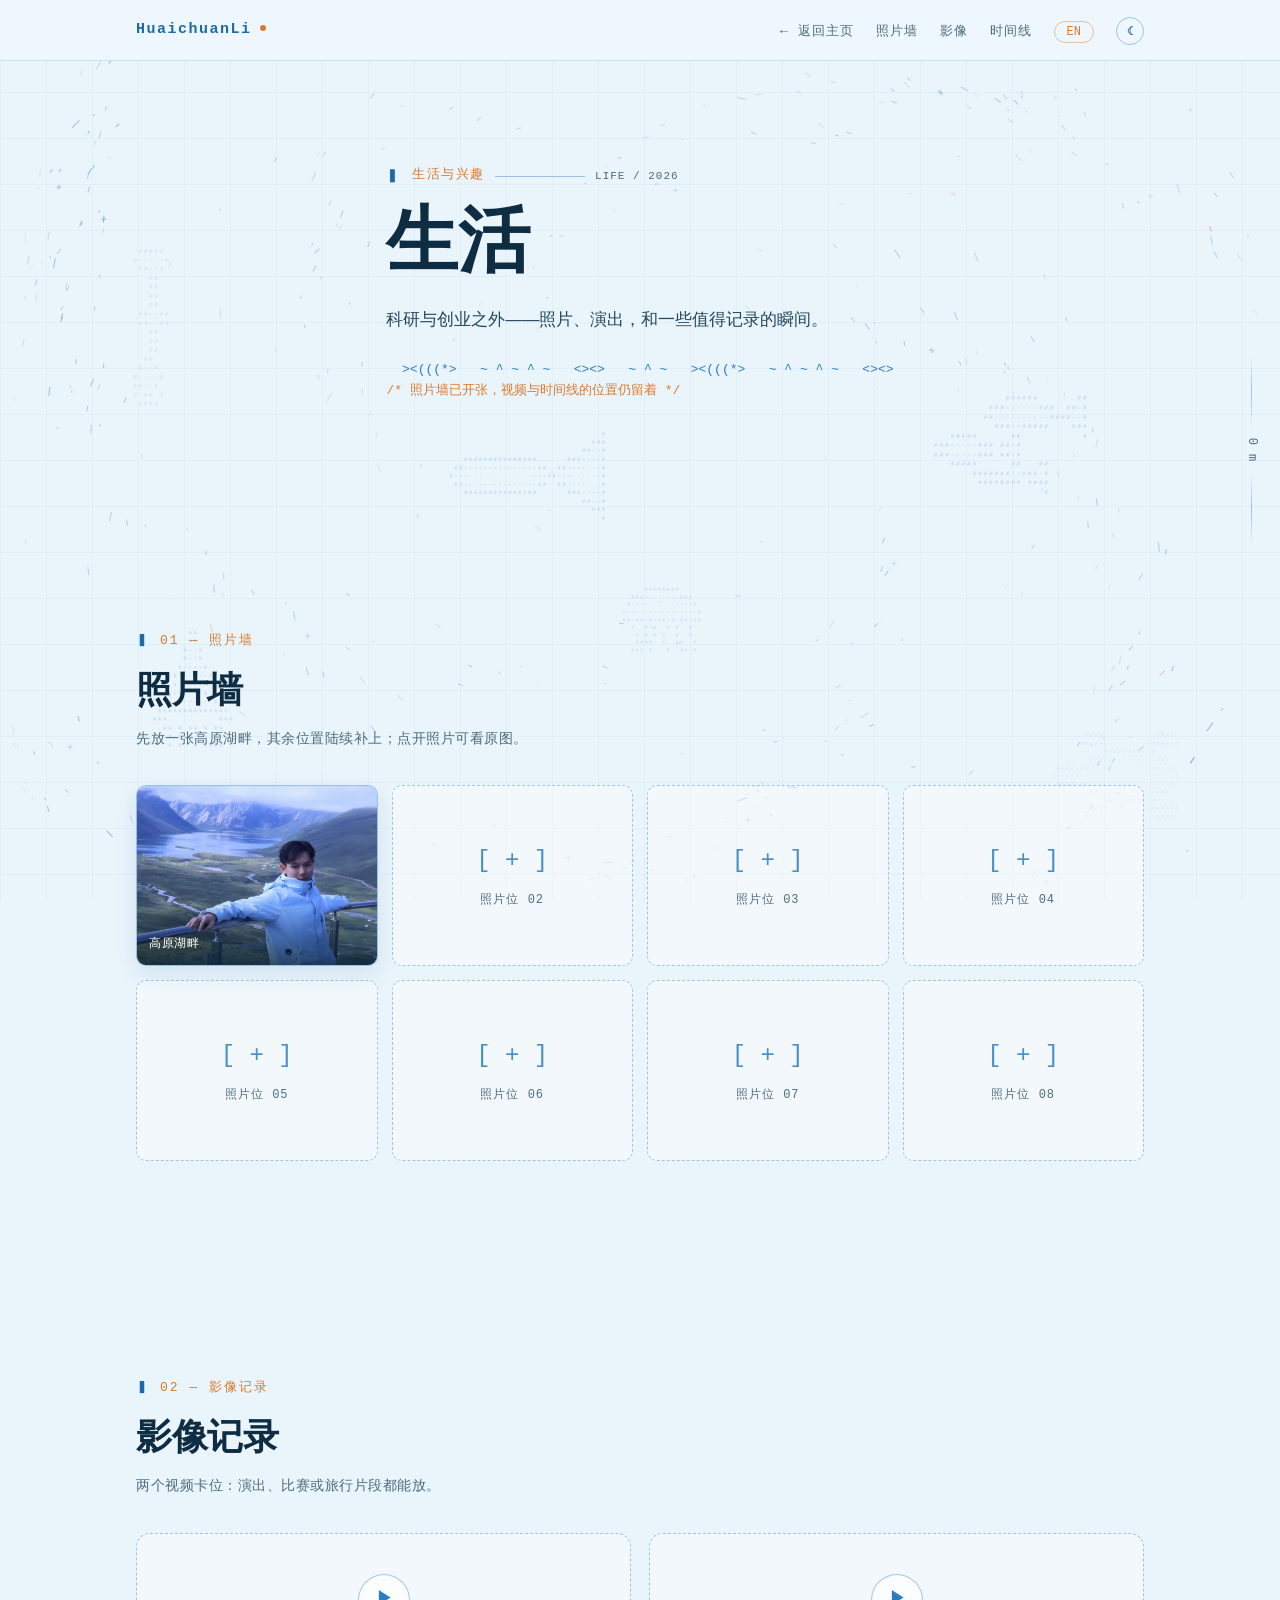
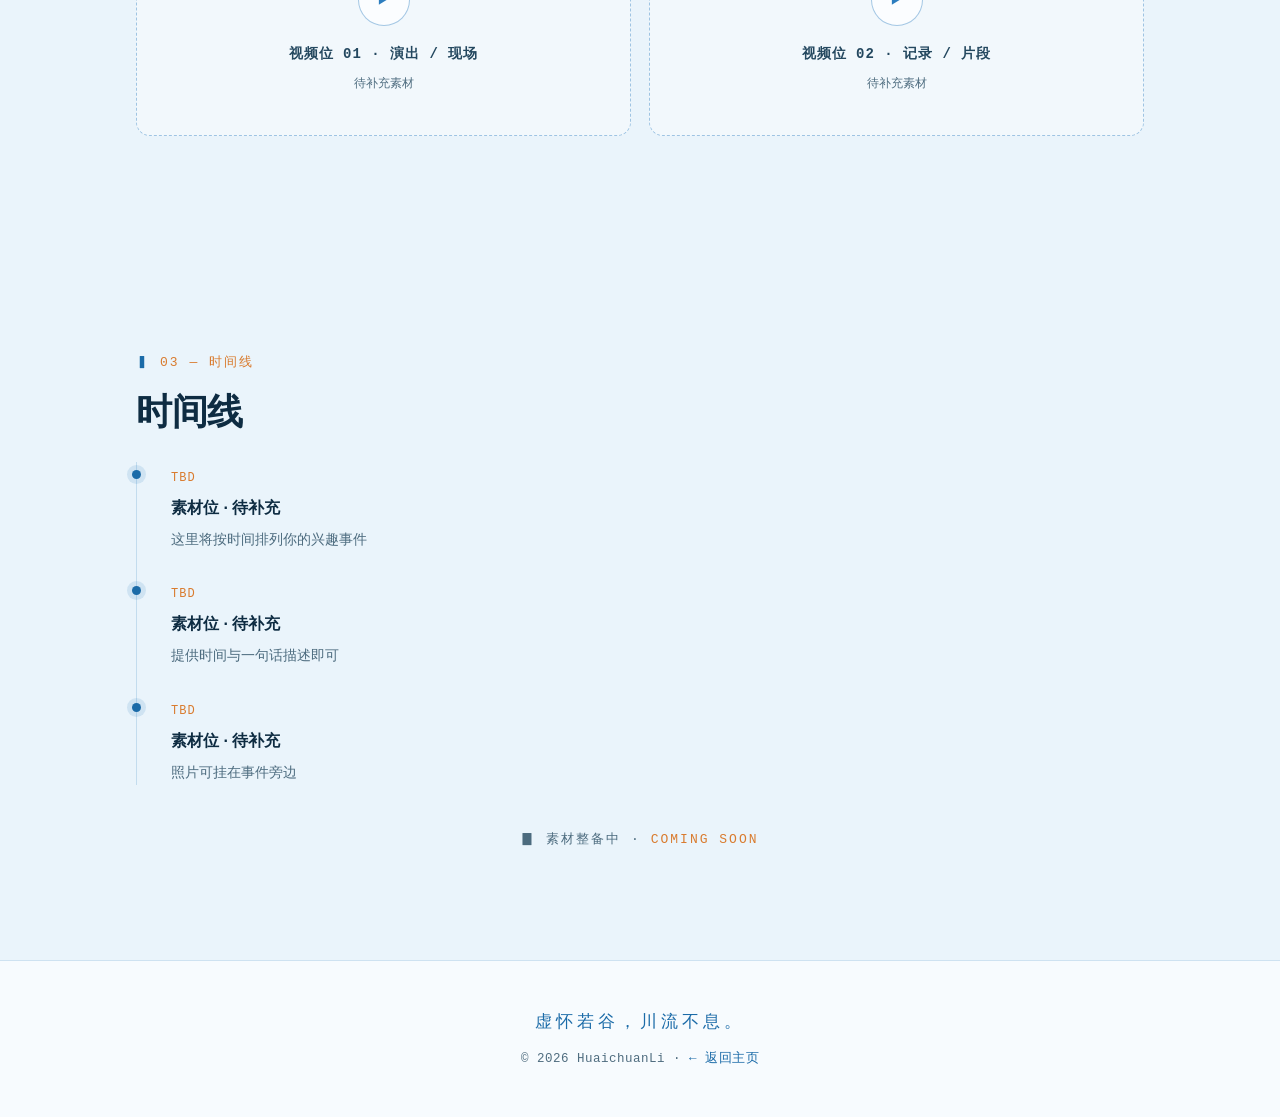
==== commit 2e45fa8c: "展示名姓首字母大写：HuaichuanLi" ====
--- a/life.html
+++ b/life.html
@@ -3,8 +3,8 @@
 <head>
 <meta charset="UTF-8">
 <meta name="viewport" content="width=device-width, initial-scale=1.0">
-<title>Huaichuanli · 生活 / Life</title>
-<meta name="description" content="Huaichuanli 的兴趣与生活：照片墙、影像记录与时间线 · 素材整理中">
+<title>HuaichuanLi · 生活 / Life</title>
+<meta name="description" content="HuaichuanLi 的兴趣与生活：照片墙、影像记录与时间线 · 素材整理中">
 <link rel="icon" href="assets/favicon.svg" type="image/svg+xml">
 <meta name="theme-color" content="#EAF4FB" id="themeColor">
 <link rel="stylesheet" href="css/style.css">
@@ -109,7 +109,7 @@
 
 <nav class="nav" id="nav">
   <div class="nav-inner">
-    <a href="index.html" class="nav-logo">Huaichuanli<span class="nav-dot"></span></a>
+    <a href="index.html" class="nav-logo">HuaichuanLi<span class="nav-dot"></span></a>
     <button class="nav-burger" id="navBurger" aria-label="菜单" aria-controls="navLinks" aria-expanded="false"><span></span><span></span><span></span></button>
     <ul class="nav-links" id="navLinks">
       <li><a href="index.html"><span class="zh">← 返回主页</span><span class="en">← Back</span></a></li>
@@ -208,7 +208,7 @@
 
 <footer class="footer">
   <p class="footer-quote"><span class="zh">虚怀若谷，川流不息。</span><span class="en">Stay humble, keep flowing.</span></p>
-  <p class="footer-meta">© 2026 Huaichuanli · <a href="index.html" style="color: var(--blue);"><span class="zh">← 返回主页</span><span class="en">← back home</span></a></p>
+  <p class="footer-meta">© 2026 HuaichuanLi · <a href="index.html" style="color: var(--blue);"><span class="zh">← 返回主页</span><span class="en">← back home</span></a></p>
 </footer>
 
 <script defer src="js/creatures.js"></script>
